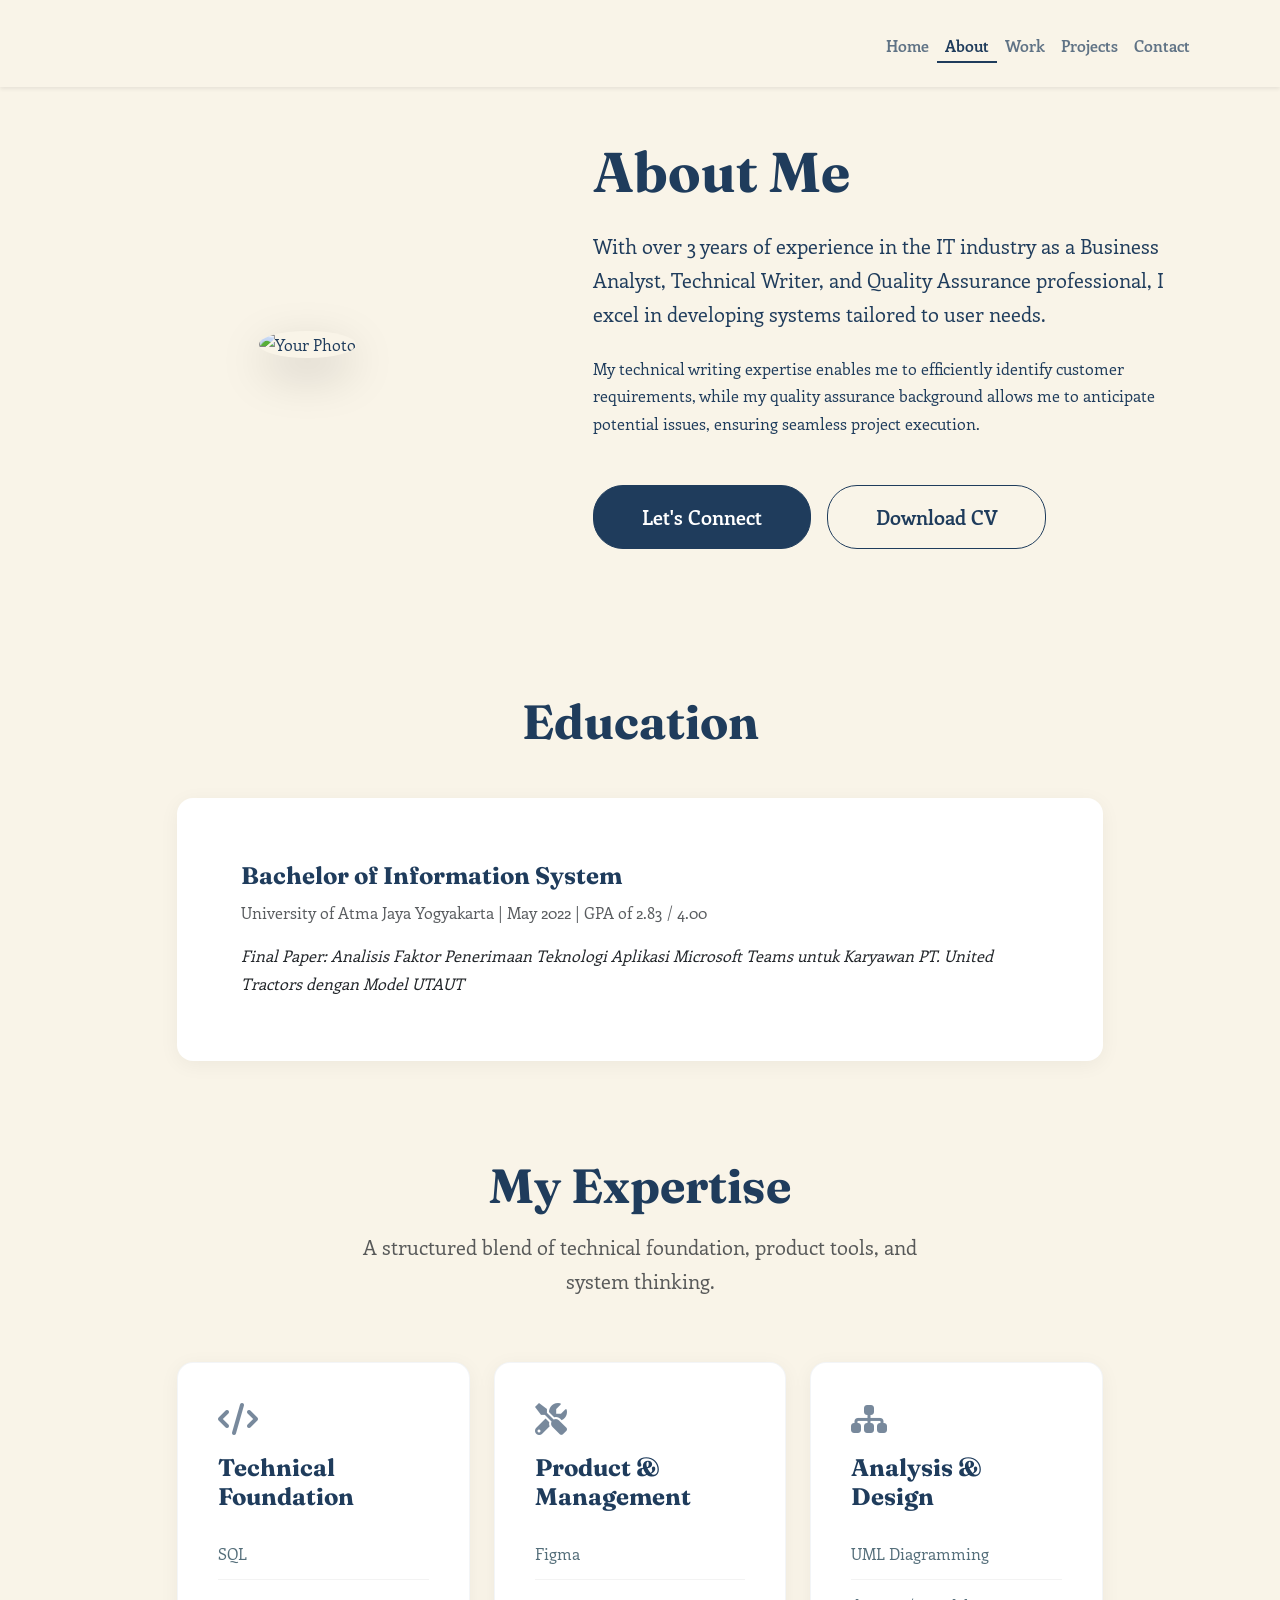
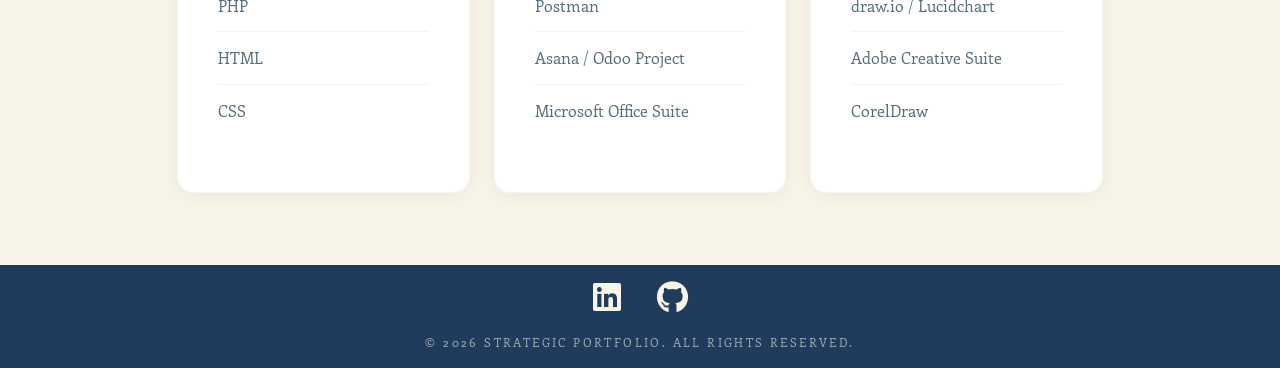
==== about.html @ 42a2ca0a "first commit" ====
<!DOCTYPE html>
<html lang="en">
<head>
    <title>About - My Portfolio</title>
    <div id="head-placeholder"></div>
</head>
<body class="d-flex flex-column h-100">
    <div class="wrapper">
        <!-- Placeholder Bilah Navigasi: Div ini memuat bilah navigasi secara dinamis dari _navbar.html -->
        <div id="navbar-placeholder"></div>

        <!-- Bagian Tentang: Bagian ini memberikan informasi tentang latar belakang profesional dan minat Anda. -->
        <section id="about" class="container py-5">
            <div class="row align-items-center justify-content-center pb-5">
                <div class="col-lg-5 text-center mb-5 mb-lg-0 animate-on-scroll">
                    <img src="https://avatars.githubusercontent.com/u/172613538?v=4" class="img-fluid rounded-circle shadow-lg" alt="Your Photo" style="max-width: 350px;">
                </div>
                <div class="col-lg-7 text-center text-lg-start ps-lg-5 stagger-children">
                    <h1 class="display-4 fw-bold mb-4">About Me</h1>
                    <p class="lead mb-4">
                        With over 3 years of experience in the IT industry as a Business Analyst, Technical Writer, and Quality Assurance professional, I excel in developing systems tailored to user needs.
                    </p>
                    <p class="mb-5">My technical writing expertise enables me to efficiently identify customer requirements, while my quality assurance background allows me to anticipate potential issues, ensuring seamless project execution.</p>
                    <div class="d-flex flex-column flex-sm-row justify-content-center justify-content-lg-start gap-3">
                        <a href="contact.html" class="btn btn-primary btn-lg px-5 py-3">Let's Connect</a>
                        <a href="CV_Arkan_Ridho_Pradipta.pdf" class="btn btn-outline-primary btn-lg px-5 py-3" download>Download CV</a>
                    </div>
                </div>
            </div>

            <!-- Education Section -->
            <div class="row mt-5 pt-5 animate-on-scroll">
                <div class="col-lg-12 text-center">
                    <h2 class="display-5 fw-bold mb-5">Education</h2>
                </div>
                <div class="col-lg-10 mx-auto">
                    <div class="card p-5">
                        <div class="card-body">
                            <h4 class="card-title">Bachelor of Information System</h4>
                            <p class="card-text text-muted">University of Atma Jaya Yogyakarta | May 2022 | GPA of 2.83 / 4.00</p>
                            <p class="card-text fst-italic mt-3">Final Paper: Analisis Faktor Penerimaan Teknologi Aplikasi Microsoft Teams untuk Karyawan PT. United Tractors dengan Model UTAUT</p>
                        </div>
                    </div>
                </div>
            </div>

            <!-- My Expertise Section -->
            <div class="row mt-5 pt-5">
                <div class="col-lg-12 text-center animate-on-scroll">
                    <h2 class="display-5 fw-bold mb-3">My Expertise</h2>
                    <p class="lead text-muted mx-auto" style="max-width: 600px;">A structured blend of technical foundation, product tools, and system thinking.</p>
                </div>
                <div class="col-lg-10 mx-auto mt-5">
                    <div class="row text-start stagger-children">
                        <!-- Column 1: Technical Foundation -->
                        <div class="col-md-4 mb-4">
                            <div class="card h-100 p-4 expertise-card">
                                <div class="card-body">
                                    <div class="expertise-icon">
                                        <i class="fas fa-code fa-2x"></i>
                                    </div>
                                    <h4 class="card-title">Technical Foundation</h4>
                                    <ul class="list-unstyled expertise-list mt-3">
                                        <li>SQL</li>
                                        <li>PHP</li>
                                        <li>HTML</li>
                                        <li>CSS</li>
                                    </ul>
                                </div>
                            </div>
                        </div>
                        <!-- Column 2: Product & Management Tools -->
                        <div class="col-md-4 mb-4">
                            <div class="card h-100 p-4 expertise-card">
                                 <div class="card-body">
                                    <div class="expertise-icon">
                                        <i class="fas fa-tools fa-2x"></i>
                                    </div>
                                    <h4 class="card-title">Product & Management</h4>
                                     <ul class="list-unstyled expertise-list mt-3">
                                        <li>Figma</li>
                                        <li>Postman</li>
                                        <li>Asana / Odoo Project</li>
                                        <li>Microsoft Office Suite</li>
                                    </ul>
                                </div>
                            </div>
                        </div>
                        <!-- Column 3: Analysis & Design -->
                        <div class="col-md-4 mb-4">
                            <div class="card h-100 p-4 expertise-card">
                                 <div class="card-body">
                                    <div class="expertise-icon">
                                        <i class="fas fa-sitemap fa-2x"></i>
                                    </div>
                                    <h4 class="card-title">Analysis & Design</h4>
                                     <ul class="list-unstyled expertise-list mt-3">
                                        <li>UML Diagramming</li>
                                        <li>draw.io / Lucidchart</li>
                                        <li>Adobe Creative Suite</li>
                                        <li>CorelDraw</li>
                                    </ul>
                                </div>
                            </div>
                        </div>
                    </div>
                </div>
            </div>
        </section>
    </div>

    <!-- Placeholder Footer: Div ini memuat konten footer secara dinamis dari _footer.html -->
    <div id="footer-placeholder"></div>
    <script src="https://cdn.jsdelivr.net/npm/bootstrap@5.3.3/dist/js/bootstrap.bundle.min.js"></script>
    <script src="script.js"></script>
</body>
</html>
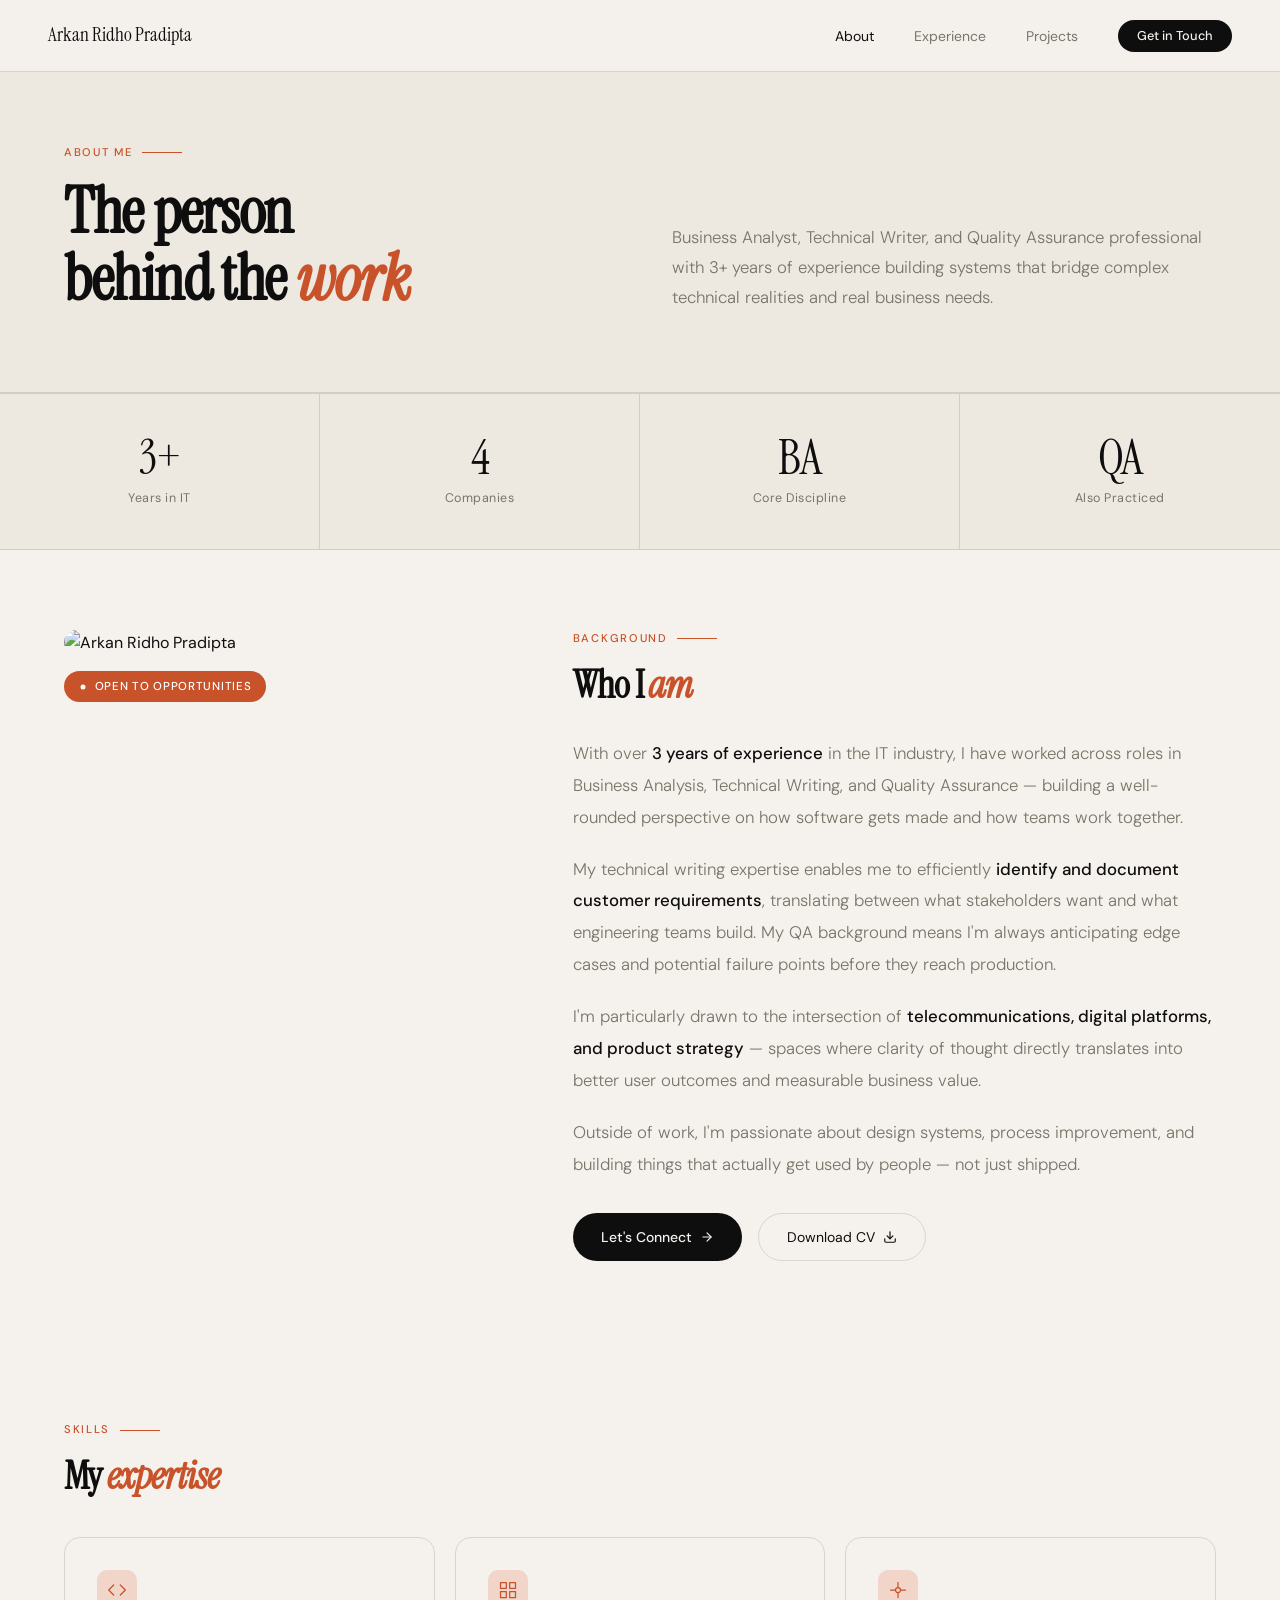
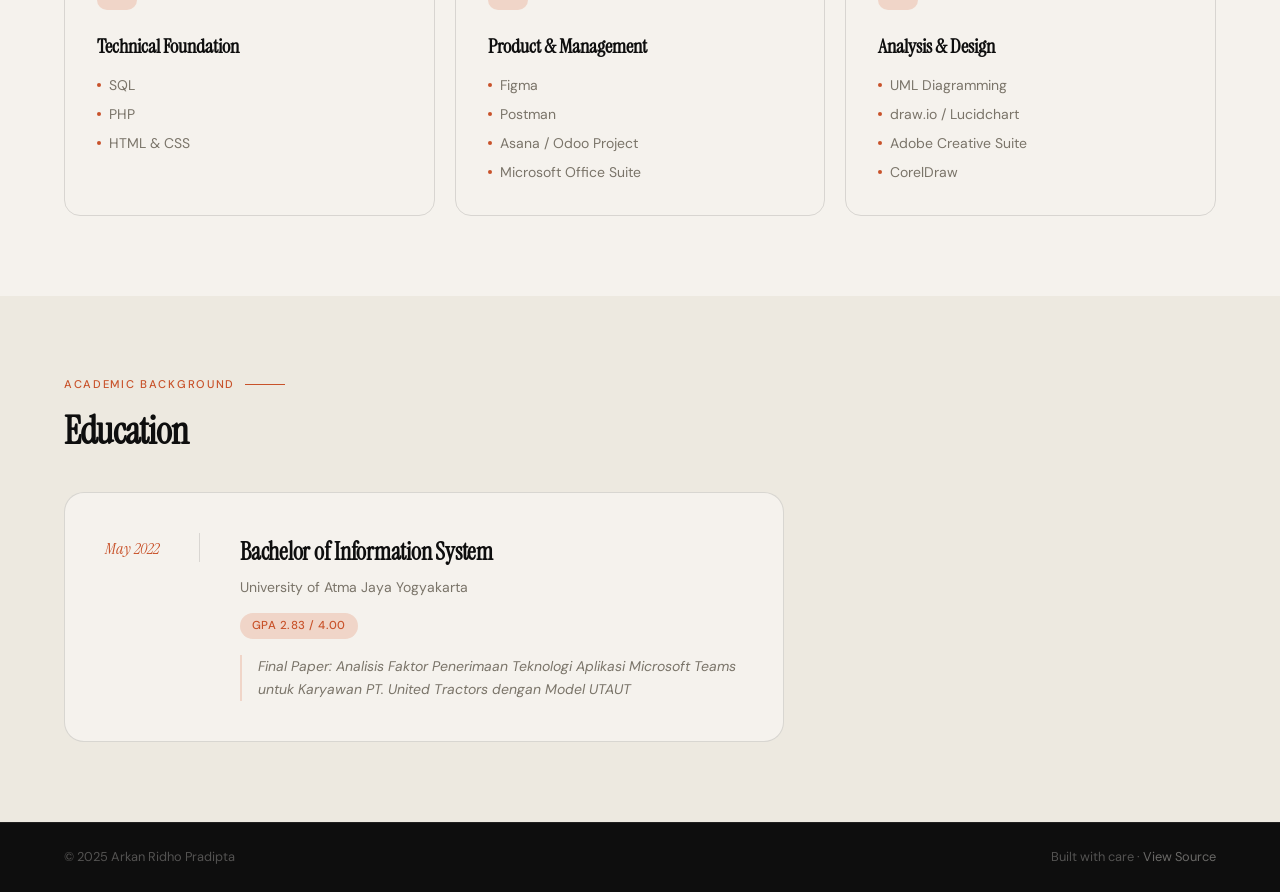
==== commit 58dfba4e: "complete portfolio redesign" ====
--- a/about.html
+++ b/about.html
@@ -1,117 +1,264 @@
 <!DOCTYPE html>
 <html lang="en">
 <head>
-    <title>About - My Portfolio</title>
-    <div id="head-placeholder"></div>
+<meta charset="UTF-8">
+<meta name="viewport" content="width=device-width, initial-scale=1.0">
+<meta name="description" content="About Arkan Ridho Pradipta — Digital Product & Business Analyst with 3+ years in IT, telecommunications, and digital platforms.">
+<title>About — Arkan Ridho Pradipta</title>
+<link rel="preconnect" href="https://fonts.googleapis.com">
+<link rel="preconnect" href="https://fonts.gstatic.com" crossorigin>
+<link href="https://fonts.googleapis.com/css2?family=Instrument+Serif:ital@0;1&family=DM+Sans:ital,opsz,wght@0,9..40,300;0,9..40,400;0,9..40,500;1,9..40,300&display=swap" rel="stylesheet">
+<style>
+  *, *::before, *::after { box-sizing: border-box; margin: 0; padding: 0; }
+  :root {
+    --ink: #0e0e0e;
+    --paper: #f5f2ed;
+    --paper-warm: #ede9e0;
+    --accent: #c8522a;
+    --accent-light: #f0d5c8;
+    --muted: #7a7469;
+    --border: rgba(14,14,14,0.12);
+    --serif: 'Instrument Serif', Georgia, serif;
+    --sans: 'DM Sans', system-ui, sans-serif;
+  }
+  html { scroll-behavior: smooth; }
+  body { background: var(--paper); color: var(--ink); font-family: var(--sans); font-size: 16px; line-height: 1.6; overflow-x: hidden; }
+
+  /* NAV */
+  nav { position: fixed; top: 0; left: 0; right: 0; z-index: 100; display: flex; justify-content: space-between; align-items: center; padding: 1.25rem 3rem; background: rgba(245,242,237,0.88); backdrop-filter: blur(12px); border-bottom: 1px solid var(--border); }
+  .nav-logo { font-family: var(--serif); font-size: 1.2rem; color: var(--ink); text-decoration: none; }
+  .nav-links { display: flex; gap: 2.5rem; list-style: none; }
+  .nav-links a { color: var(--muted); text-decoration: none; font-size: 0.875rem; transition: color 0.2s; }
+  .nav-links a:hover, .nav-links a.active { color: var(--ink); }
+  .nav-cta { background: var(--ink) !important; color: var(--paper) !important; padding: 0.45rem 1.2rem; border-radius: 100px; font-size: 0.8rem !important; font-weight: 500 !important; transition: background 0.2s !important; }
+  .nav-cta:hover { background: var(--accent) !important; }
+
+  /* PAGE HEADER */
+  .page-header { padding: 9rem 4rem 5rem; background: var(--paper-warm); border-bottom: 1px solid var(--border); display: grid; grid-template-columns: 1fr 1fr; gap: 4rem; align-items: end; }
+  .page-header-left .eyebrow { font-size: 0.7rem; font-weight: 500; letter-spacing: 0.15em; text-transform: uppercase; color: var(--accent); margin-bottom: 1rem; display: flex; align-items: center; gap: 0.6rem; }
+  .page-header-left .eyebrow::after { content: ''; flex: 1; max-width: 40px; height: 1px; background: var(--accent); }
+  .page-title { font-family: var(--serif); font-size: clamp(3rem, 5vw, 5rem); line-height: 1.05; letter-spacing: -0.02em; }
+  .page-title em { font-style: italic; color: var(--accent); }
+  .page-header-right p { font-size: 1.05rem; color: var(--muted); font-weight: 300; line-height: 1.8; }
+
+  /* SECTION SHARED */
+  section { padding: 5rem 4rem; }
+  .section-label { font-size: 0.7rem; font-weight: 500; letter-spacing: 0.15em; text-transform: uppercase; color: var(--accent); margin-bottom: 1rem; display: flex; align-items: center; gap: 0.6rem; }
+  .section-label::after { content: ''; flex: 1; max-width: 40px; height: 1px; background: var(--accent); }
+  .section-title { font-family: var(--serif); font-size: clamp(2rem, 3vw, 2.8rem); line-height: 1.1; letter-spacing: -0.02em; margin-bottom: 2rem; }
+  .section-title em { font-style: italic; color: var(--accent); }
+
+  /* PROFILE SPLIT */
+  .profile-section { background: var(--paper); display: grid; grid-template-columns: 1fr 1.5fr; gap: 5rem; align-items: start; }
+  .profile-photo-wrap { position: sticky; top: 6rem; }
+  .profile-photo { width: 100%; border-radius: 1.25rem; display: block; filter: grayscale(10%); }
+  .profile-badge { display: inline-flex; align-items: center; gap: 0.4rem; background: var(--accent); color: #fff; font-size: 0.72rem; font-weight: 500; letter-spacing: 0.06em; text-transform: uppercase; padding: 0.4rem 0.9rem; border-radius: 100px; margin-top: 1rem; }
+  .profile-body p { color: var(--muted); font-weight: 300; line-height: 1.9; margin-bottom: 1.25rem; font-size: 1.05rem; }
+  .profile-body p strong { color: var(--ink); font-weight: 500; }
+  .profile-actions { display: flex; gap: 1rem; flex-wrap: wrap; margin-top: 2rem; }
+  .btn-solid { background: var(--ink); color: var(--paper); text-decoration: none; padding: 0.75rem 1.75rem; border-radius: 100px; font-size: 0.875rem; font-weight: 500; transition: background 0.2s, transform 0.15s; display: inline-flex; align-items: center; gap: 0.5rem; }
+  .btn-solid:hover { background: var(--accent); transform: translateY(-1px); }
+  .btn-outline { border: 1px solid var(--border); color: var(--ink); text-decoration: none; padding: 0.75rem 1.75rem; border-radius: 100px; font-size: 0.875rem; display: inline-flex; align-items: center; gap: 0.5rem; transition: border-color 0.2s; }
+  .btn-outline:hover { border-color: var(--accent); color: var(--accent); }
+
+  /* STATS ROW */
+  .stats-row { background: var(--paper-warm); border-top: 1px solid var(--border); border-bottom: 1px solid var(--border); display: grid; grid-template-columns: repeat(4, 1fr); }
+  .stat-cell { padding: 2.5rem 2rem; text-align: center; border-right: 1px solid var(--border); }
+  .stat-cell:last-child { border-right: none; }
+  .stat-num { font-family: var(--serif); font-size: 3rem; line-height: 1; letter-spacing: -0.03em; display: block; }
+  .stat-label { font-size: 0.78rem; color: var(--muted); margin-top: 0.4rem; letter-spacing: 0.04em; }
+
+  /* EXPERTISE */
+  #expertise { background: var(--paper); }
+  .expertise-grid { display: grid; grid-template-columns: repeat(3, 1fr); gap: 1.25rem; margin-top: 2.5rem; }
+  .expertise-card { border: 1px solid var(--border); border-radius: 1rem; padding: 2rem; position: relative; overflow: hidden; transition: border-color 0.2s, transform 0.2s, box-shadow 0.2s; }
+  .expertise-card::before { content: ''; position: absolute; top: 0; left: 0; right: 0; height: 3px; background: var(--accent); transform: scaleX(0); transform-origin: left; transition: transform 0.3s ease; }
+  .expertise-card:hover::before { transform: scaleX(1); }
+  .expertise-card:hover { border-color: rgba(200,82,42,0.25); transform: translateY(-3px); box-shadow: 0 16px 40px rgba(14,14,14,0.07); }
+  .expertise-icon { width: 40px; height: 40px; background: var(--accent-light); border-radius: 10px; display: flex; align-items: center; justify-content: center; margin-bottom: 1.25rem; }
+  .expertise-icon svg { width: 20px; height: 20px; stroke: var(--accent); fill: none; stroke-width: 1.5; stroke-linecap: round; stroke-linejoin: round; }
+  .expertise-card h3 { font-family: var(--serif); font-size: 1.25rem; margin-bottom: 0.75rem; }
+  .expertise-list { list-style: none; display: flex; flex-direction: column; gap: 0.4rem; }
+  .expertise-list li { font-size: 0.875rem; color: var(--muted); display: flex; align-items: center; gap: 0.5rem; }
+  .expertise-list li::before { content: ''; width: 4px; height: 4px; border-radius: 50%; background: var(--accent); flex-shrink: 0; }
+
+  /* EDUCATION */
+  #education { background: var(--paper-warm); }
+  .edu-card { background: var(--paper); border: 1px solid var(--border); border-radius: 1.25rem; padding: 2.5rem; max-width: 720px; display: grid; grid-template-columns: auto 1fr; gap: 2.5rem; align-items: start; margin-top: 2.5rem; }
+  .edu-year { font-family: var(--serif); font-size: 1rem; color: var(--accent); font-style: italic; white-space: nowrap; border-right: 1px solid var(--border); padding-right: 2.5rem; padding-top: 0.2rem; }
+  .edu-body h3 { font-family: var(--serif); font-size: 1.5rem; margin-bottom: 0.3rem; letter-spacing: -0.01em; }
+  .edu-school { font-size: 0.875rem; color: var(--muted); margin-bottom: 0.75rem; }
+  .edu-gpa { display: inline-block; background: var(--accent-light); color: var(--accent); font-size: 0.72rem; font-weight: 500; padding: 0.25rem 0.75rem; border-radius: 100px; letter-spacing: 0.04em; margin-bottom: 1rem; }
+  .edu-thesis { font-size: 0.875rem; color: var(--muted); font-style: italic; line-height: 1.65; border-left: 2px solid var(--accent-light); padding-left: 1rem; }
+
+  /* FOOTER */
+  footer { background: var(--ink); border-top: 1px solid rgba(245,242,237,0.08); padding: 1.5rem 4rem; display: flex; justify-content: space-between; align-items: center; font-size: 0.8rem; color: rgba(245,242,237,0.3); }
+  footer a { color: rgba(245,242,237,0.4); text-decoration: none; }
+  footer a:hover { color: var(--accent); }
+
+  /* ANIMATIONS */
+  .fade-up { opacity: 0; transform: translateY(24px); transition: opacity 0.6s ease, transform 0.6s ease; }
+  .fade-up.visible { opacity: 1; transform: none; }
+
+  @media (max-width: 900px) {
+    nav { padding: 1rem 1.5rem; }
+    .nav-links { display: none; }
+    .page-header { grid-template-columns: 1fr; padding: 7rem 1.5rem 3rem; gap: 1.5rem; }
+    .profile-section { grid-template-columns: 1fr; padding: 3rem 1.5rem; gap: 2rem; }
+    .profile-photo-wrap { position: static; }
+    section { padding: 3rem 1.5rem; }
+    .stats-row { grid-template-columns: 1fr 1fr; }
+    .stat-cell:nth-child(2) { border-right: none; }
+    .expertise-grid { grid-template-columns: 1fr; }
+    .edu-card { grid-template-columns: 1fr; gap: 1rem; }
+    .edu-year { border-right: none; border-bottom: 1px solid var(--border); padding-right: 0; padding-bottom: 1rem; }
+    footer { flex-direction: column; gap: 0.5rem; text-align: center; padding: 1.5rem; }
+  }
+</style>
 </head>
-<body class="d-flex flex-column h-100">
-    <div class="wrapper">
-        <!-- Placeholder Bilah Navigasi: Div ini memuat bilah navigasi secara dinamis dari _navbar.html -->
-        <div id="navbar-placeholder"></div>
-
-        <!-- Bagian Tentang: Bagian ini memberikan informasi tentang latar belakang profesional dan minat Anda. -->
-        <section id="about" class="container py-5">
-            <div class="row align-items-center justify-content-center pb-5">
-                <div class="col-lg-5 text-center mb-5 mb-lg-0 animate-on-scroll">
-                    <img src="https://avatars.githubusercontent.com/u/172613538?v=4" class="img-fluid rounded-circle shadow-lg" alt="Your Photo" style="max-width: 350px;">
-                </div>
-                <div class="col-lg-7 text-center text-lg-start ps-lg-5 stagger-children">
-                    <h1 class="display-4 fw-bold mb-4">About Me</h1>
-                    <p class="lead mb-4">
-                        With over 3 years of experience in the IT industry as a Business Analyst, Technical Writer, and Quality Assurance professional, I excel in developing systems tailored to user needs.
-                    </p>
-                    <p class="mb-5">My technical writing expertise enables me to efficiently identify customer requirements, while my quality assurance background allows me to anticipate potential issues, ensuring seamless project execution.</p>
-                    <div class="d-flex flex-column flex-sm-row justify-content-center justify-content-lg-start gap-3">
-                        <a href="contact.html" class="btn btn-primary btn-lg px-5 py-3">Let's Connect</a>
-                        <a href="CV_Arkan_Ridho_Pradipta.pdf" class="btn btn-outline-primary btn-lg px-5 py-3" download>Download CV</a>
-                    </div>
-                </div>
-            </div>
-
-            <!-- Education Section -->
-            <div class="row mt-5 pt-5 animate-on-scroll">
-                <div class="col-lg-12 text-center">
-                    <h2 class="display-5 fw-bold mb-5">Education</h2>
-                </div>
-                <div class="col-lg-10 mx-auto">
-                    <div class="card p-5">
-                        <div class="card-body">
-                            <h4 class="card-title">Bachelor of Information System</h4>
-                            <p class="card-text text-muted">University of Atma Jaya Yogyakarta | May 2022 | GPA of 2.83 / 4.00</p>
-                            <p class="card-text fst-italic mt-3">Final Paper: Analisis Faktor Penerimaan Teknologi Aplikasi Microsoft Teams untuk Karyawan PT. United Tractors dengan Model UTAUT</p>
-                        </div>
-                    </div>
-                </div>
-            </div>
-
-            <!-- My Expertise Section -->
-            <div class="row mt-5 pt-5">
-                <div class="col-lg-12 text-center animate-on-scroll">
-                    <h2 class="display-5 fw-bold mb-3">My Expertise</h2>
-                    <p class="lead text-muted mx-auto" style="max-width: 600px;">A structured blend of technical foundation, product tools, and system thinking.</p>
-                </div>
-                <div class="col-lg-10 mx-auto mt-5">
-                    <div class="row text-start stagger-children">
-                        <!-- Column 1: Technical Foundation -->
-                        <div class="col-md-4 mb-4">
-                            <div class="card h-100 p-4 expertise-card">
-                                <div class="card-body">
-                                    <div class="expertise-icon">
-                                        <i class="fas fa-code fa-2x"></i>
-                                    </div>
-                                    <h4 class="card-title">Technical Foundation</h4>
-                                    <ul class="list-unstyled expertise-list mt-3">
-                                        <li>SQL</li>
-                                        <li>PHP</li>
-                                        <li>HTML</li>
-                                        <li>CSS</li>
-                                    </ul>
-                                </div>
-                            </div>
-                        </div>
-                        <!-- Column 2: Product & Management Tools -->
-                        <div class="col-md-4 mb-4">
-                            <div class="card h-100 p-4 expertise-card">
-                                 <div class="card-body">
-                                    <div class="expertise-icon">
-                                        <i class="fas fa-tools fa-2x"></i>
-                                    </div>
-                                    <h4 class="card-title">Product & Management</h4>
-                                     <ul class="list-unstyled expertise-list mt-3">
-                                        <li>Figma</li>
-                                        <li>Postman</li>
-                                        <li>Asana / Odoo Project</li>
-                                        <li>Microsoft Office Suite</li>
-                                    </ul>
-                                </div>
-                            </div>
-                        </div>
-                        <!-- Column 3: Analysis & Design -->
-                        <div class="col-md-4 mb-4">
-                            <div class="card h-100 p-4 expertise-card">
-                                 <div class="card-body">
-                                    <div class="expertise-icon">
-                                        <i class="fas fa-sitemap fa-2x"></i>
-                                    </div>
-                                    <h4 class="card-title">Analysis & Design</h4>
-                                     <ul class="list-unstyled expertise-list mt-3">
-                                        <li>UML Diagramming</li>
-                                        <li>draw.io / Lucidchart</li>
-                                        <li>Adobe Creative Suite</li>
-                                        <li>CorelDraw</li>
-                                    </ul>
-                                </div>
-                            </div>
-                        </div>
-                    </div>
-                </div>
-            </div>
-        </section>
-    </div>
-
-    <!-- Placeholder Footer: Div ini memuat konten footer secara dinamis dari _footer.html -->
-    <div id="footer-placeholder"></div>
-    <script src="https://cdn.jsdelivr.net/npm/bootstrap@5.3.3/dist/js/bootstrap.bundle.min.js"></script>
-    <script src="script.js"></script>
+<body>
+
+<nav>
+  <a href="index.html" class="nav-logo">Arkan Ridho Pradipta</a>
+  <ul class="nav-links">
+    <li><a href="about.html" class="active">About</a></li>
+    <li><a href="work.html">Experience</a></li>
+    <li><a href="projects.html">Projects</a></li>
+    <li><a href="contact.html" class="nav-cta">Get in Touch</a></li>
+  </ul>
+</nav>
+
+<header class="page-header">
+  <div class="page-header-left fade-up">
+    <div class="eyebrow">About me</div>
+    <h1 class="page-title">The person<br>behind the <em>work</em></h1>
+  </div>
+  <div class="page-header-right fade-up">
+    <p>Business Analyst, Technical Writer, and Quality Assurance professional with 3+ years of experience building systems that bridge complex technical realities and real business needs.</p>
+  </div>
+</header>
+
+<!-- STATS -->
+<div class="stats-row">
+  <div class="stat-cell fade-up">
+    <span class="stat-num">3+</span>
+    <div class="stat-label">Years in IT</div>
+  </div>
+  <div class="stat-cell fade-up">
+    <span class="stat-num">4</span>
+    <div class="stat-label">Companies</div>
+  </div>
+  <div class="stat-cell fade-up">
+    <span class="stat-num">BA</span>
+    <div class="stat-label">Core Discipline</div>
+  </div>
+  <div class="stat-cell fade-up">
+    <span class="stat-num">QA</span>
+    <div class="stat-label">Also Practiced</div>
+  </div>
+</div>
+
+<!-- PROFILE -->
+<section class="profile-section">
+  <div class="profile-photo-wrap fade-up">
+    <img src="https://avatars.githubusercontent.com/u/172613538?v=4" alt="Arkan Ridho Pradipta" class="profile-photo">
+    <span class="profile-badge">
+      <svg width="10" height="10" viewBox="0 0 24 24" fill="currentColor"><circle cx="12" cy="12" r="6"/></svg>
+      Open to Opportunities
+    </span>
+  </div>
+  <div class="profile-body fade-up">
+    <div class="section-label">Background</div>
+    <h2 class="section-title">Who I <em>am</em></h2>
+    <p>With over <strong>3 years of experience</strong> in the IT industry, I have worked across roles in Business Analysis, Technical Writing, and Quality Assurance — building a well-rounded perspective on how software gets made and how teams work together.</p>
+    <p>My technical writing expertise enables me to efficiently <strong>identify and document customer requirements</strong>, translating between what stakeholders want and what engineering teams build. My QA background means I'm always anticipating edge cases and potential failure points before they reach production.</p>
+    <p>I'm particularly drawn to the intersection of <strong>telecommunications, digital platforms, and product strategy</strong> — spaces where clarity of thought directly translates into better user outcomes and measurable business value.</p>
+    <p>Outside of work, I'm passionate about design systems, process improvement, and building things that actually get used by people — not just shipped.</p>
+    <div class="profile-actions">
+      <a href="contact.html" class="btn-solid">
+        Let's Connect
+        <svg width="14" height="14" viewBox="0 0 24 24" fill="none" stroke="currentColor" stroke-width="2" stroke-linecap="round" stroke-linejoin="round"><line x1="5" y1="12" x2="19" y2="12"/><polyline points="12 5 19 12 12 19"/></svg>
+      </a>
+      <a href="CV_Arkan_Ridho_Pradipta.pdf" class="btn-outline" download>
+        Download CV
+        <svg width="14" height="14" viewBox="0 0 24 24" fill="none" stroke="currentColor" stroke-width="2" stroke-linecap="round" stroke-linejoin="round"><path d="M21 15v4a2 2 0 0 1-2 2H5a2 2 0 0 1-2-2v-4"/><polyline points="7 10 12 15 17 10"/><line x1="12" y1="15" x2="12" y2="3"/></svg>
+      </a>
+    </div>
+  </div>
+</section>
+
+<!-- EXPERTISE -->
+<section id="expertise">
+  <div class="fade-up">
+    <div class="section-label">Skills</div>
+    <h2 class="section-title">My <em>expertise</em></h2>
+  </div>
+  <div class="expertise-grid">
+    <div class="expertise-card fade-up">
+      <div class="expertise-icon">
+        <svg viewBox="0 0 24 24"><polyline points="16 18 22 12 16 6"/><polyline points="8 6 2 12 8 18"/></svg>
+      </div>
+      <h3>Technical Foundation</h3>
+      <ul class="expertise-list">
+        <li>SQL</li>
+        <li>PHP</li>
+        <li>HTML & CSS</li>
+      </ul>
+    </div>
+    <div class="expertise-card fade-up">
+      <div class="expertise-icon">
+        <svg viewBox="0 0 24 24"><rect x="3" y="3" width="7" height="7"/><rect x="14" y="3" width="7" height="7"/><rect x="14" y="14" width="7" height="7"/><rect x="3" y="14" width="7" height="7"/></svg>
+      </div>
+      <h3>Product & Management</h3>
+      <ul class="expertise-list">
+        <li>Figma</li>
+        <li>Postman</li>
+        <li>Asana / Odoo Project</li>
+        <li>Microsoft Office Suite</li>
+      </ul>
+    </div>
+    <div class="expertise-card fade-up">
+      <div class="expertise-icon">
+        <svg viewBox="0 0 24 24"><circle cx="12" cy="12" r="3"/><line x1="12" y1="3" x2="12" y2="9"/><line x1="12" y1="15" x2="12" y2="21"/><line x1="3" y1="12" x2="9" y2="12"/><line x1="15" y1="12" x2="21" y2="12"/></svg>
+      </div>
+      <h3>Analysis & Design</h3>
+      <ul class="expertise-list">
+        <li>UML Diagramming</li>
+        <li>draw.io / Lucidchart</li>
+        <li>Adobe Creative Suite</li>
+        <li>CorelDraw</li>
+      </ul>
+    </div>
+  </div>
+</section>
+
+<!-- EDUCATION -->
+<section id="education">
+  <div class="fade-up">
+    <div class="section-label">Academic background</div>
+    <h2 class="section-title">Education</h2>
+  </div>
+  <div class="edu-card fade-up">
+    <div class="edu-year">May 2022</div>
+    <div class="edu-body">
+      <h3>Bachelor of Information System</h3>
+      <p class="edu-school">University of Atma Jaya Yogyakarta</p>
+      <span class="edu-gpa">GPA 2.83 / 4.00</span>
+      <p class="edu-thesis">Final Paper: Analisis Faktor Penerimaan Teknologi Aplikasi Microsoft Teams untuk Karyawan PT. United Tractors dengan Model UTAUT</p>
+    </div>
+  </div>
+</section>
+
+<footer>
+  <span>© 2025 Arkan Ridho Pradipta</span>
+  <span>Built with care · <a href="https://github.com/pradiptarkan/portofolio">View Source</a></span>
+</footer>
+
+<script>
+  const observer = new IntersectionObserver(entries => {
+    entries.forEach(el => { if (el.isIntersecting) el.target.classList.add('visible'); });
+  }, { threshold: 0.1 });
+  document.querySelectorAll('.fade-up').forEach(el => observer.observe(el));
+</script>
 </body>
-</html>+</html>
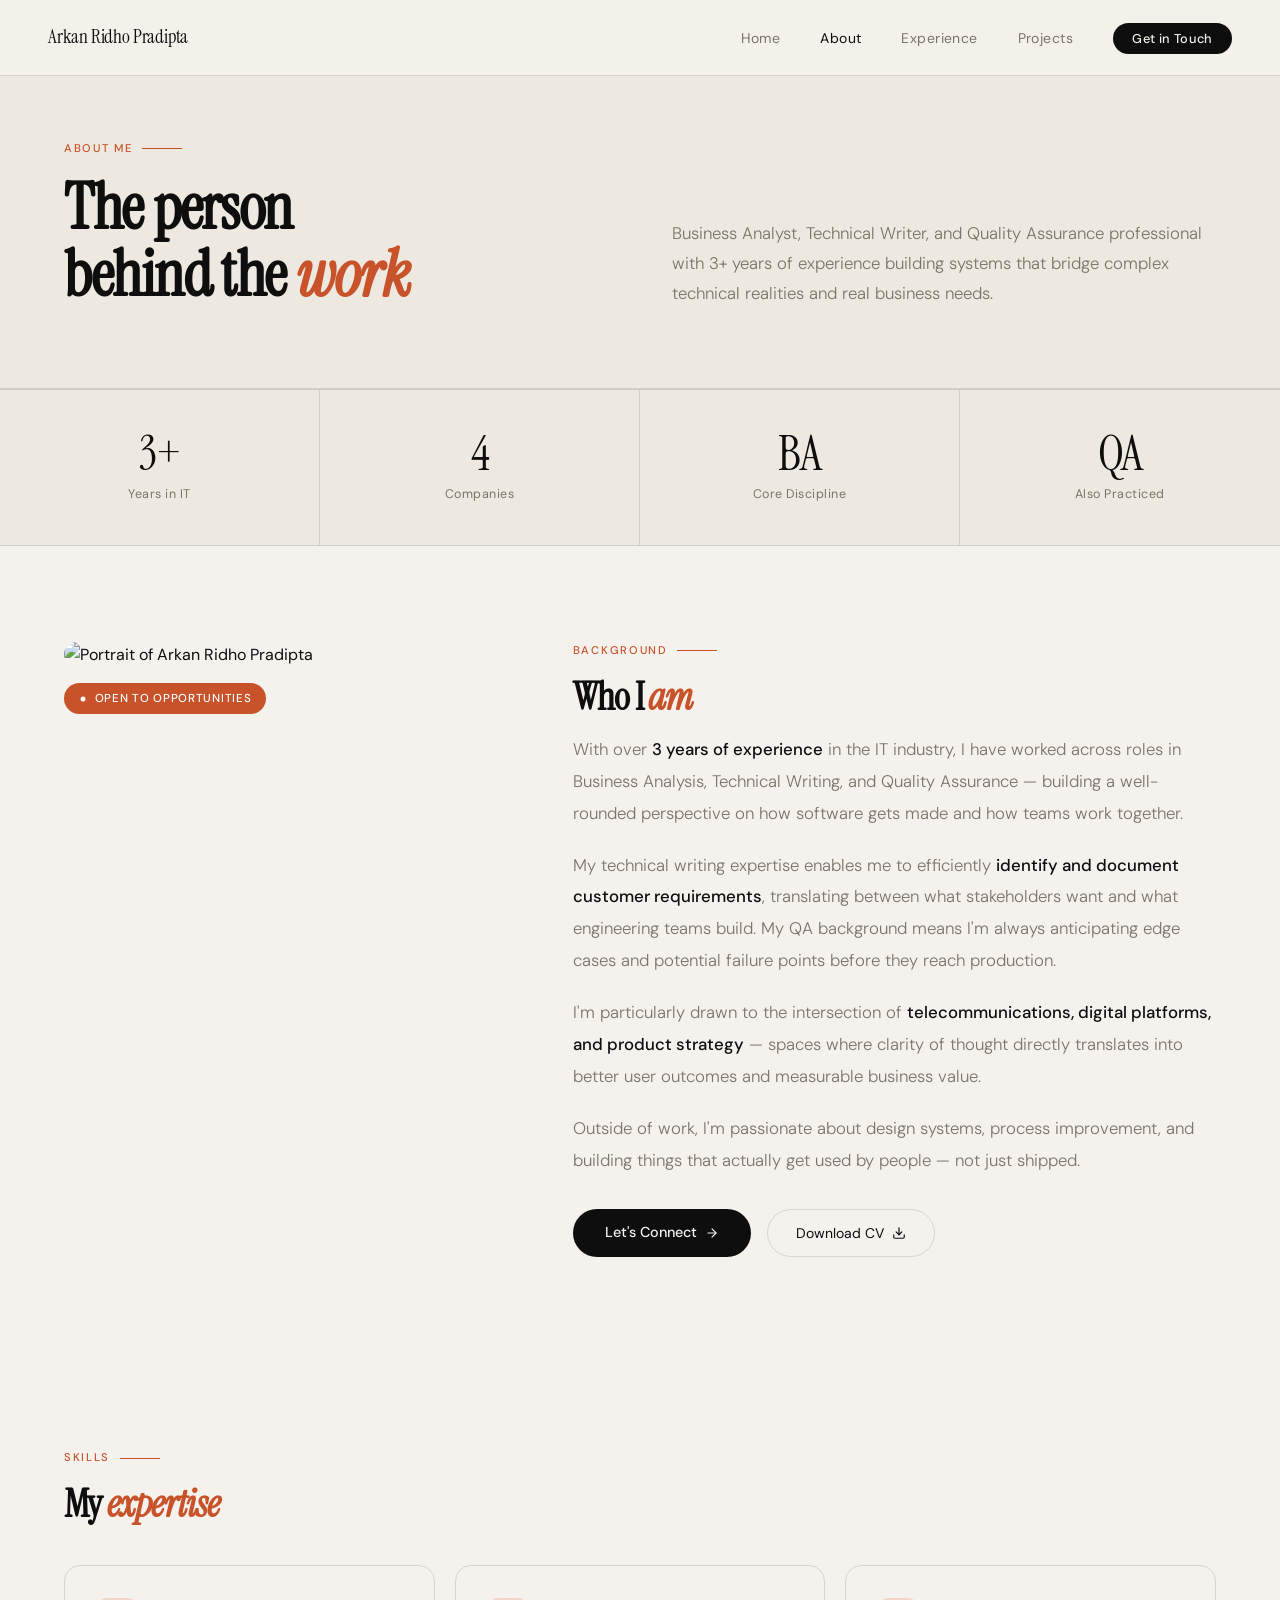
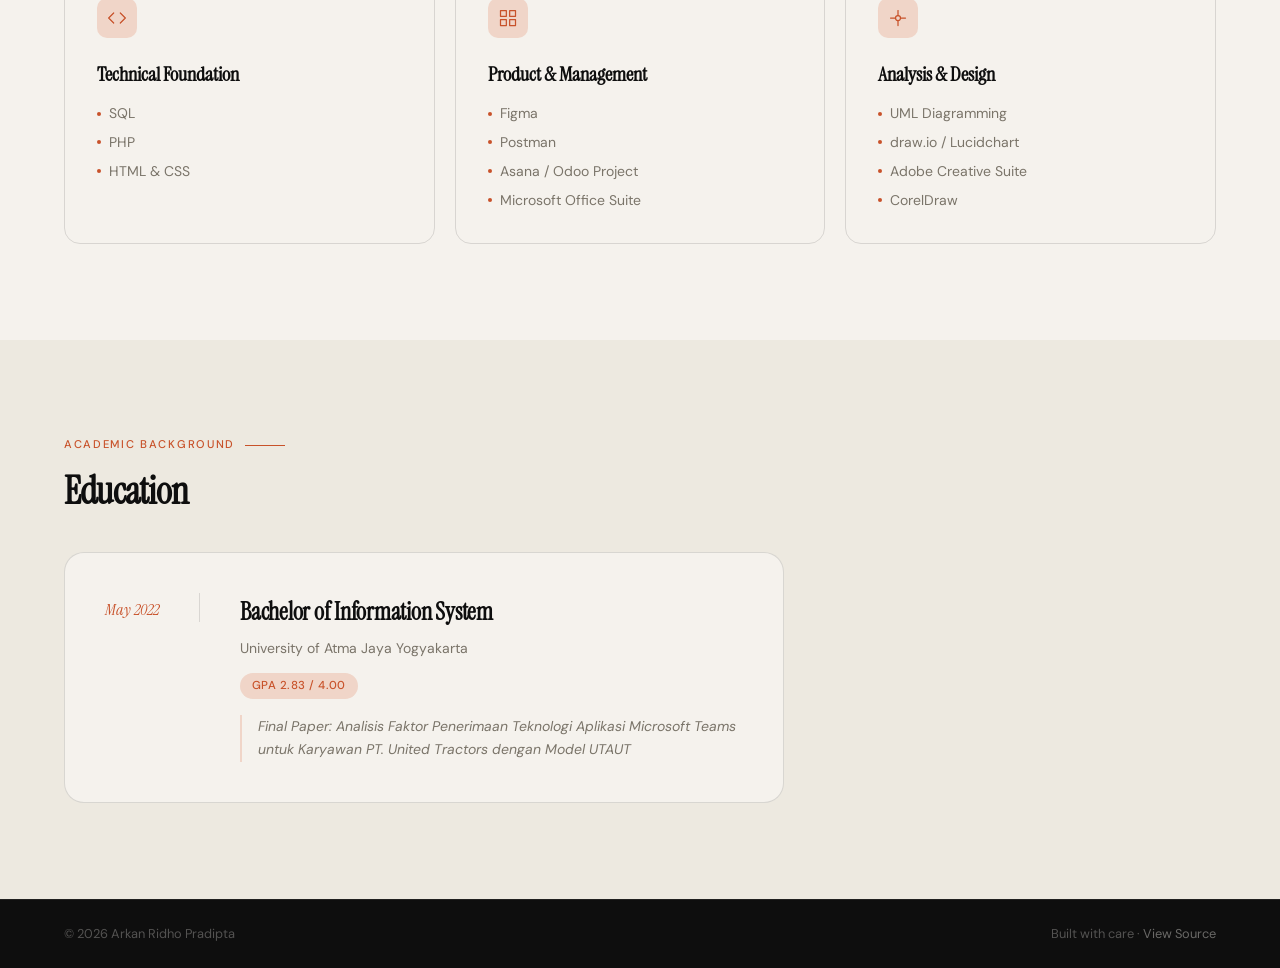
==== commit 25a7a0a9: "refactor: shared design system, mobile nav, Web3Forms, case studies, SEO" ====
--- a/about.html
+++ b/about.html
@@ -4,78 +4,107 @@
 <meta charset="UTF-8">
 <meta name="viewport" content="width=device-width, initial-scale=1.0">
 <meta name="description" content="About Arkan Ridho Pradipta — Digital Product & Business Analyst with 3+ years in IT, telecommunications, and digital platforms.">
+<meta property="og:type" content="website">
+<meta property="og:title" content="About — Arkan Ridho Pradipta">
+<meta property="og:description" content="Business Analyst, Technical Writer, and QA professional with 3+ years bridging technical realities and business needs.">
+<link rel="canonical" href="https://pradiptarkan.github.io/portofolio/about.html">
 <title>About — Arkan Ridho Pradipta</title>
 <link rel="preconnect" href="https://fonts.googleapis.com">
 <link rel="preconnect" href="https://fonts.gstatic.com" crossorigin>
 <link href="https://fonts.googleapis.com/css2?family=Instrument+Serif:ital@0;1&family=DM+Sans:ital,opsz,wght@0,9..40,300;0,9..40,400;0,9..40,500;1,9..40,300&display=swap" rel="stylesheet">
+<link rel="stylesheet" href="styles.css">
 <style>
-  *, *::before, *::after { box-sizing: border-box; margin: 0; padding: 0; }
-  :root {
-    --ink: #0e0e0e;
-    --paper: #f5f2ed;
-    --paper-warm: #ede9e0;
-    --accent: #c8522a;
-    --accent-light: #f0d5c8;
-    --muted: #7a7469;
-    --border: rgba(14,14,14,0.12);
-    --serif: 'Instrument Serif', Georgia, serif;
-    --sans: 'DM Sans', system-ui, sans-serif;
-  }
-  html { scroll-behavior: smooth; }
-  body { background: var(--paper); color: var(--ink); font-family: var(--sans); font-size: 16px; line-height: 1.6; overflow-x: hidden; }
-
-  /* NAV */
-  nav { position: fixed; top: 0; left: 0; right: 0; z-index: 100; display: flex; justify-content: space-between; align-items: center; padding: 1.25rem 3rem; background: rgba(245,242,237,0.88); backdrop-filter: blur(12px); border-bottom: 1px solid var(--border); }
-  .nav-logo { font-family: var(--serif); font-size: 1.2rem; color: var(--ink); text-decoration: none; }
-  .nav-links { display: flex; gap: 2.5rem; list-style: none; }
-  .nav-links a { color: var(--muted); text-decoration: none; font-size: 0.875rem; transition: color 0.2s; }
-  .nav-links a:hover, .nav-links a.active { color: var(--ink); }
-  .nav-cta { background: var(--ink) !important; color: var(--paper) !important; padding: 0.45rem 1.2rem; border-radius: 100px; font-size: 0.8rem !important; font-weight: 500 !important; transition: background 0.2s !important; }
-  .nav-cta:hover { background: var(--accent) !important; }
-
-  /* PAGE HEADER */
-  .page-header { padding: 9rem 4rem 5rem; background: var(--paper-warm); border-bottom: 1px solid var(--border); display: grid; grid-template-columns: 1fr 1fr; gap: 4rem; align-items: end; }
-  .page-header-left .eyebrow { font-size: 0.7rem; font-weight: 500; letter-spacing: 0.15em; text-transform: uppercase; color: var(--accent); margin-bottom: 1rem; display: flex; align-items: center; gap: 0.6rem; }
-  .page-header-left .eyebrow::after { content: ''; flex: 1; max-width: 40px; height: 1px; background: var(--accent); }
-  .page-title { font-family: var(--serif); font-size: clamp(3rem, 5vw, 5rem); line-height: 1.05; letter-spacing: -0.02em; }
-  .page-title em { font-style: italic; color: var(--accent); }
-  .page-header-right p { font-size: 1.05rem; color: var(--muted); font-weight: 300; line-height: 1.8; }
-
-  /* SECTION SHARED */
-  section { padding: 5rem 4rem; }
-  .section-label { font-size: 0.7rem; font-weight: 500; letter-spacing: 0.15em; text-transform: uppercase; color: var(--accent); margin-bottom: 1rem; display: flex; align-items: center; gap: 0.6rem; }
-  .section-label::after { content: ''; flex: 1; max-width: 40px; height: 1px; background: var(--accent); }
-  .section-title { font-family: var(--serif); font-size: clamp(2rem, 3vw, 2.8rem); line-height: 1.1; letter-spacing: -0.02em; margin-bottom: 2rem; }
-  .section-title em { font-style: italic; color: var(--accent); }
-
   /* PROFILE SPLIT */
-  .profile-section { background: var(--paper); display: grid; grid-template-columns: 1fr 1.5fr; gap: 5rem; align-items: start; }
+  .profile-section {
+    background: var(--paper);
+    display: grid;
+    grid-template-columns: 1fr 1.5fr;
+    gap: 5rem;
+    align-items: start;
+  }
   .profile-photo-wrap { position: sticky; top: 6rem; }
   .profile-photo { width: 100%; border-radius: 1.25rem; display: block; filter: grayscale(10%); }
-  .profile-badge { display: inline-flex; align-items: center; gap: 0.4rem; background: var(--accent); color: #fff; font-size: 0.72rem; font-weight: 500; letter-spacing: 0.06em; text-transform: uppercase; padding: 0.4rem 0.9rem; border-radius: 100px; margin-top: 1rem; }
-  .profile-body p { color: var(--muted); font-weight: 300; line-height: 1.9; margin-bottom: 1.25rem; font-size: 1.05rem; }
+  .profile-badge {
+    display: inline-flex;
+    align-items: center;
+    gap: 0.4rem;
+    background: var(--accent);
+    color: #fff;
+    font-size: 0.72rem;
+    font-weight: 500;
+    letter-spacing: 0.06em;
+    text-transform: uppercase;
+    padding: 0.4rem 0.9rem;
+    border-radius: 100px;
+    margin-top: 1rem;
+  }
+  .profile-body p {
+    color: var(--muted);
+    font-weight: 300;
+    line-height: 1.9;
+    margin-bottom: 1.25rem;
+    font-size: 1.05rem;
+  }
   .profile-body p strong { color: var(--ink); font-weight: 500; }
   .profile-actions { display: flex; gap: 1rem; flex-wrap: wrap; margin-top: 2rem; }
-  .btn-solid { background: var(--ink); color: var(--paper); text-decoration: none; padding: 0.75rem 1.75rem; border-radius: 100px; font-size: 0.875rem; font-weight: 500; transition: background 0.2s, transform 0.15s; display: inline-flex; align-items: center; gap: 0.5rem; }
-  .btn-solid:hover { background: var(--accent); transform: translateY(-1px); }
-  .btn-outline { border: 1px solid var(--border); color: var(--ink); text-decoration: none; padding: 0.75rem 1.75rem; border-radius: 100px; font-size: 0.875rem; display: inline-flex; align-items: center; gap: 0.5rem; transition: border-color 0.2s; }
-  .btn-outline:hover { border-color: var(--accent); color: var(--accent); }
 
   /* STATS ROW */
-  .stats-row { background: var(--paper-warm); border-top: 1px solid var(--border); border-bottom: 1px solid var(--border); display: grid; grid-template-columns: repeat(4, 1fr); }
+  .stats-row {
+    background: var(--paper-warm);
+    border-top: 1px solid var(--border);
+    border-bottom: 1px solid var(--border);
+    display: grid;
+    grid-template-columns: repeat(4, 1fr);
+    padding: 0 0;
+  }
   .stat-cell { padding: 2.5rem 2rem; text-align: center; border-right: 1px solid var(--border); }
   .stat-cell:last-child { border-right: none; }
-  .stat-num { font-family: var(--serif); font-size: 3rem; line-height: 1; letter-spacing: -0.03em; display: block; }
+  .stat-num {
+    font-family: var(--serif);
+    font-size: 3rem;
+    line-height: 1;
+    letter-spacing: -0.03em;
+    display: block;
+  }
   .stat-label { font-size: 0.78rem; color: var(--muted); margin-top: 0.4rem; letter-spacing: 0.04em; }
 
   /* EXPERTISE */
   #expertise { background: var(--paper); }
   .expertise-grid { display: grid; grid-template-columns: repeat(3, 1fr); gap: 1.25rem; margin-top: 2.5rem; }
-  .expertise-card { border: 1px solid var(--border); border-radius: 1rem; padding: 2rem; position: relative; overflow: hidden; transition: border-color 0.2s, transform 0.2s, box-shadow 0.2s; }
-  .expertise-card::before { content: ''; position: absolute; top: 0; left: 0; right: 0; height: 3px; background: var(--accent); transform: scaleX(0); transform-origin: left; transition: transform 0.3s ease; }
+  .expertise-card {
+    border: 1px solid var(--border);
+    border-radius: 1rem;
+    padding: 2rem;
+    position: relative;
+    overflow: hidden;
+    transition: border-color 0.2s, transform 0.2s, box-shadow 0.2s;
+  }
+  .expertise-card::before {
+    content: '';
+    position: absolute;
+    top: 0; left: 0; right: 0;
+    height: 3px;
+    background: var(--accent);
+    transform: scaleX(0);
+    transform-origin: left;
+    transition: transform 0.3s ease;
+  }
   .expertise-card:hover::before { transform: scaleX(1); }
-  .expertise-card:hover { border-color: rgba(200,82,42,0.25); transform: translateY(-3px); box-shadow: 0 16px 40px rgba(14,14,14,0.07); }
-  .expertise-icon { width: 40px; height: 40px; background: var(--accent-light); border-radius: 10px; display: flex; align-items: center; justify-content: center; margin-bottom: 1.25rem; }
+  .expertise-card:hover {
+    border-color: rgba(200,82,42,0.25);
+    transform: translateY(-3px);
+    box-shadow: 0 16px 40px rgba(14,14,14,0.07);
+  }
+  .expertise-icon {
+    width: 40px;
+    height: 40px;
+    background: var(--accent-light);
+    border-radius: 10px;
+    display: flex;
+    align-items: center;
+    justify-content: center;
+    margin-bottom: 1.25rem;
+  }
   .expertise-icon svg { width: 20px; height: 20px; stroke: var(--accent); fill: none; stroke-width: 1.5; stroke-linecap: round; stroke-linejoin: round; }
   .expertise-card h3 { font-family: var(--serif); font-size: 1.25rem; margin-bottom: 0.75rem; }
   .expertise-list { list-style: none; display: flex; flex-direction: column; gap: 0.4rem; }
@@ -84,44 +113,75 @@
 
   /* EDUCATION */
   #education { background: var(--paper-warm); }
-  .edu-card { background: var(--paper); border: 1px solid var(--border); border-radius: 1.25rem; padding: 2.5rem; max-width: 720px; display: grid; grid-template-columns: auto 1fr; gap: 2.5rem; align-items: start; margin-top: 2.5rem; }
-  .edu-year { font-family: var(--serif); font-size: 1rem; color: var(--accent); font-style: italic; white-space: nowrap; border-right: 1px solid var(--border); padding-right: 2.5rem; padding-top: 0.2rem; }
+  .edu-card {
+    background: var(--paper);
+    border: 1px solid var(--border);
+    border-radius: 1.25rem;
+    padding: 2.5rem;
+    max-width: 720px;
+    display: grid;
+    grid-template-columns: auto 1fr;
+    gap: 2.5rem;
+    align-items: start;
+    margin-top: 2.5rem;
+  }
+  .edu-year {
+    font-family: var(--serif);
+    font-size: 1rem;
+    color: var(--accent);
+    font-style: italic;
+    white-space: nowrap;
+    border-right: 1px solid var(--border);
+    padding-right: 2.5rem;
+    padding-top: 0.2rem;
+  }
   .edu-body h3 { font-family: var(--serif); font-size: 1.5rem; margin-bottom: 0.3rem; letter-spacing: -0.01em; }
   .edu-school { font-size: 0.875rem; color: var(--muted); margin-bottom: 0.75rem; }
-  .edu-gpa { display: inline-block; background: var(--accent-light); color: var(--accent); font-size: 0.72rem; font-weight: 500; padding: 0.25rem 0.75rem; border-radius: 100px; letter-spacing: 0.04em; margin-bottom: 1rem; }
-  .edu-thesis { font-size: 0.875rem; color: var(--muted); font-style: italic; line-height: 1.65; border-left: 2px solid var(--accent-light); padding-left: 1rem; }
-
-  /* FOOTER */
-  footer { background: var(--ink); border-top: 1px solid rgba(245,242,237,0.08); padding: 1.5rem 4rem; display: flex; justify-content: space-between; align-items: center; font-size: 0.8rem; color: rgba(245,242,237,0.3); }
-  footer a { color: rgba(245,242,237,0.4); text-decoration: none; }
-  footer a:hover { color: var(--accent); }
-
-  /* ANIMATIONS */
-  .fade-up { opacity: 0; transform: translateY(24px); transition: opacity 0.6s ease, transform 0.6s ease; }
-  .fade-up.visible { opacity: 1; transform: none; }
-
+  .edu-gpa {
+    display: inline-block;
+    background: var(--accent-light);
+    color: var(--accent);
+    font-size: 0.72rem;
+    font-weight: 500;
+    padding: 0.25rem 0.75rem;
+    border-radius: 100px;
+    letter-spacing: 0.04em;
+    margin-bottom: 1rem;
+  }
+  .edu-thesis {
+    font-size: 0.875rem;
+    color: var(--muted);
+    font-style: italic;
+    line-height: 1.65;
+    border-left: 2px solid var(--accent-light);
+    padding-left: 1rem;
+  }
+
+  /* RESPONSIVE (page-specific) */
   @media (max-width: 900px) {
-    nav { padding: 1rem 1.5rem; }
-    .nav-links { display: none; }
-    .page-header { grid-template-columns: 1fr; padding: 7rem 1.5rem 3rem; gap: 1.5rem; }
-    .profile-section { grid-template-columns: 1fr; padding: 3rem 1.5rem; gap: 2rem; }
+    .profile-section { grid-template-columns: 1fr; gap: 2rem; }
     .profile-photo-wrap { position: static; }
-    section { padding: 3rem 1.5rem; }
     .stats-row { grid-template-columns: 1fr 1fr; }
     .stat-cell:nth-child(2) { border-right: none; }
+    .stat-cell { border-bottom: 1px solid var(--border); }
+    .stat-cell:nth-child(3) { border-bottom: none; }
     .expertise-grid { grid-template-columns: 1fr; }
     .edu-card { grid-template-columns: 1fr; gap: 1rem; }
     .edu-year { border-right: none; border-bottom: 1px solid var(--border); padding-right: 0; padding-bottom: 1rem; }
-    footer { flex-direction: column; gap: 0.5rem; text-align: center; padding: 1.5rem; }
   }
 </style>
 </head>
 <body>
 
-<nav>
-  <a href="index.html" class="nav-logo">Arkan Ridho Pradipta</a>
-  <ul class="nav-links">
-    <li><a href="about.html" class="active">About</a></li>
+<!-- NAV -->
+<nav class="nav" aria-label="Main navigation">
+  <a href="index.html" class="nav-logo" aria-label="Arkan Ridho Pradipta — Home">Arkan Ridho Pradipta</a>
+  <button class="nav-toggle" id="nav-toggle" aria-label="Toggle navigation menu" aria-expanded="false" aria-controls="nav-links">
+    <svg viewBox="0 0 24 24" aria-hidden="true"><line x1="3" y1="6" x2="21" y2="6"/><line x1="3" y1="12" x2="21" y2="12"/><line x1="3" y1="18" x2="21" y2="18"/></svg>
+  </button>
+  <ul class="nav-links" id="nav-links">
+    <li><a href="index.html">Home</a></li>
+    <li><a href="about.html">About</a></li>
     <li><a href="work.html">Experience</a></li>
     <li><a href="projects.html">Projects</a></li>
     <li><a href="contact.html" class="nav-cta">Get in Touch</a></li>
@@ -139,7 +199,7 @@
 </header>
 
 <!-- STATS -->
-<div class="stats-row">
+<div class="stats-row" aria-label="Key facts">
   <div class="stat-cell fade-up">
     <span class="stat-num">3+</span>
     <div class="stat-label">Years in IT</div>
@@ -159,57 +219,57 @@
 </div>
 
 <!-- PROFILE -->
-<section class="profile-section">
+<section class="profile-section" aria-labelledby="profile-title">
   <div class="profile-photo-wrap fade-up">
-    <img src="https://avatars.githubusercontent.com/u/172613538?v=4" alt="Arkan Ridho Pradipta" class="profile-photo">
+    <img src="https://avatars.githubusercontent.com/u/172613538?v=4" alt="Portrait of Arkan Ridho Pradipta" class="profile-photo">
     <span class="profile-badge">
-      <svg width="10" height="10" viewBox="0 0 24 24" fill="currentColor"><circle cx="12" cy="12" r="6"/></svg>
+      <svg width="10" height="10" viewBox="0 0 24 24" fill="currentColor" aria-hidden="true"><circle cx="12" cy="12" r="6"/></svg>
       Open to Opportunities
     </span>
   </div>
   <div class="profile-body fade-up">
     <div class="section-label">Background</div>
-    <h2 class="section-title">Who I <em>am</em></h2>
+    <h2 class="section-title" id="profile-title">Who I <em>am</em></h2>
     <p>With over <strong>3 years of experience</strong> in the IT industry, I have worked across roles in Business Analysis, Technical Writing, and Quality Assurance — building a well-rounded perspective on how software gets made and how teams work together.</p>
     <p>My technical writing expertise enables me to efficiently <strong>identify and document customer requirements</strong>, translating between what stakeholders want and what engineering teams build. My QA background means I'm always anticipating edge cases and potential failure points before they reach production.</p>
     <p>I'm particularly drawn to the intersection of <strong>telecommunications, digital platforms, and product strategy</strong> — spaces where clarity of thought directly translates into better user outcomes and measurable business value.</p>
     <p>Outside of work, I'm passionate about design systems, process improvement, and building things that actually get used by people — not just shipped.</p>
     <div class="profile-actions">
-      <a href="contact.html" class="btn-solid">
+      <a href="contact.html" class="btn-primary">
         Let's Connect
-        <svg width="14" height="14" viewBox="0 0 24 24" fill="none" stroke="currentColor" stroke-width="2" stroke-linecap="round" stroke-linejoin="round"><line x1="5" y1="12" x2="19" y2="12"/><polyline points="12 5 19 12 12 19"/></svg>
+        <svg width="14" height="14" viewBox="0 0 24 24" fill="none" stroke="currentColor" stroke-width="2" stroke-linecap="round" stroke-linejoin="round" aria-hidden="true"><line x1="5" y1="12" x2="19" y2="12"/><polyline points="12 5 19 12 12 19"/></svg>
       </a>
       <a href="CV_Arkan_Ridho_Pradipta.pdf" class="btn-outline" download>
         Download CV
-        <svg width="14" height="14" viewBox="0 0 24 24" fill="none" stroke="currentColor" stroke-width="2" stroke-linecap="round" stroke-linejoin="round"><path d="M21 15v4a2 2 0 0 1-2 2H5a2 2 0 0 1-2-2v-4"/><polyline points="7 10 12 15 17 10"/><line x1="12" y1="15" x2="12" y2="3"/></svg>
+        <svg width="14" height="14" viewBox="0 0 24 24" fill="none" stroke="currentColor" stroke-width="2" stroke-linecap="round" stroke-linejoin="round" aria-hidden="true"><path d="M21 15v4a2 2 0 0 1-2 2H5a2 2 0 0 1-2-2v-4"/><polyline points="7 10 12 15 17 10"/><line x1="12" y1="15" x2="12" y2="3"/></svg>
       </a>
     </div>
   </div>
 </section>
 
 <!-- EXPERTISE -->
-<section id="expertise">
+<section id="expertise" aria-labelledby="expertise-title">
   <div class="fade-up">
     <div class="section-label">Skills</div>
-    <h2 class="section-title">My <em>expertise</em></h2>
+    <h2 class="section-title" id="expertise-title">My <em>expertise</em></h2>
   </div>
   <div class="expertise-grid">
     <div class="expertise-card fade-up">
       <div class="expertise-icon">
-        <svg viewBox="0 0 24 24"><polyline points="16 18 22 12 16 6"/><polyline points="8 6 2 12 8 18"/></svg>
+        <svg viewBox="0 0 24 24" aria-hidden="true"><polyline points="16 18 22 12 16 6"/><polyline points="8 6 2 12 8 18"/></svg>
       </div>
       <h3>Technical Foundation</h3>
       <ul class="expertise-list">
         <li>SQL</li>
         <li>PHP</li>
-        <li>HTML & CSS</li>
+        <li>HTML &amp; CSS</li>
       </ul>
     </div>
     <div class="expertise-card fade-up">
       <div class="expertise-icon">
-        <svg viewBox="0 0 24 24"><rect x="3" y="3" width="7" height="7"/><rect x="14" y="3" width="7" height="7"/><rect x="14" y="14" width="7" height="7"/><rect x="3" y="14" width="7" height="7"/></svg>
+        <svg viewBox="0 0 24 24" aria-hidden="true"><rect x="3" y="3" width="7" height="7"/><rect x="14" y="3" width="7" height="7"/><rect x="14" y="14" width="7" height="7"/><rect x="3" y="14" width="7" height="7"/></svg>
       </div>
-      <h3>Product & Management</h3>
+      <h3>Product &amp; Management</h3>
       <ul class="expertise-list">
         <li>Figma</li>
         <li>Postman</li>
@@ -219,9 +279,9 @@
     </div>
     <div class="expertise-card fade-up">
       <div class="expertise-icon">
-        <svg viewBox="0 0 24 24"><circle cx="12" cy="12" r="3"/><line x1="12" y1="3" x2="12" y2="9"/><line x1="12" y1="15" x2="12" y2="21"/><line x1="3" y1="12" x2="9" y2="12"/><line x1="15" y1="12" x2="21" y2="12"/></svg>
+        <svg viewBox="0 0 24 24" aria-hidden="true"><circle cx="12" cy="12" r="3"/><line x1="12" y1="3" x2="12" y2="9"/><line x1="12" y1="15" x2="12" y2="21"/><line x1="3" y1="12" x2="9" y2="12"/><line x1="15" y1="12" x2="21" y2="12"/></svg>
       </div>
-      <h3>Analysis & Design</h3>
+      <h3>Analysis &amp; Design</h3>
       <ul class="expertise-list">
         <li>UML Diagramming</li>
         <li>draw.io / Lucidchart</li>
@@ -233,10 +293,10 @@
 </section>
 
 <!-- EDUCATION -->
-<section id="education">
+<section id="education" aria-labelledby="education-title">
   <div class="fade-up">
     <div class="section-label">Academic background</div>
-    <h2 class="section-title">Education</h2>
+    <h2 class="section-title" id="education-title">Education</h2>
   </div>
   <div class="edu-card fade-up">
     <div class="edu-year">May 2022</div>
@@ -249,16 +309,11 @@
   </div>
 </section>
 
-<footer>
-  <span>© 2025 Arkan Ridho Pradipta</span>
-  <span>Built with care · <a href="https://github.com/pradiptarkan/portofolio">View Source</a></span>
+<footer class="footer">
+  <span>© <span id="year">2026</span> Arkan Ridho Pradipta</span>
+  <span>Built with care · <a href="https://github.com/pradiptarkan/portofolio" target="_blank" rel="noopener">View Source</a></span>
 </footer>
 
-<script>
-  const observer = new IntersectionObserver(entries => {
-    entries.forEach(el => { if (el.isIntersecting) el.target.classList.add('visible'); });
-  }, { threshold: 0.1 });
-  document.querySelectorAll('.fade-up').forEach(el => observer.observe(el));
-</script>
+<script src="main.js"></script>
 </body>
 </html>
--- a/styles.css
+++ b/styles.css
@@ -0,0 +1,523 @@
+/* ==========================================================================
+   PORTFOLIO — DESIGN SYSTEM / SHARED STYLES
+   Single source of truth for all pages.
+   ========================================================================== */
+
+/* ── Design tokens ─────────────────────────────────────────────────────── */
+:root {
+  --ink: #0e0e0e;
+  --paper: #f5f2ed;
+  --paper-warm: #ede9e0;
+  --accent: #c8522a;
+  --accent-light: #f0d5c8;
+  --muted: #7a7469;
+  --border: rgba(14, 14, 14, 0.12);
+  --serif: 'Instrument Serif', Georgia, serif;
+  --sans: 'DM Sans', system-ui, sans-serif;
+
+  --space-1: 0.25rem;
+  --space-2: 0.5rem;
+  --space-3: 0.75rem;
+  --space-4: 1rem;
+  --space-6: 1.5rem;
+  --space-8: 2rem;
+  --space-12: 3rem;
+  --space-16: 4rem;
+  --space-24: 6rem;
+
+  --nav-height: 76px;
+}
+
+/* ── Reset ─────────────────────────────────────────────────────────────── */
+*, *::before, *::after { box-sizing: border-box; margin: 0; padding: 0; }
+
+html { scroll-behavior: smooth; }
+
+body {
+  background: var(--paper);
+  color: var(--ink);
+  font-family: var(--sans);
+  font-size: 16px;
+  line-height: 1.6;
+  overflow-x: hidden;
+}
+
+img { max-width: 100%; display: block; }
+a { color: inherit; }
+
+:focus-visible {
+  outline: 2px solid var(--accent);
+  outline-offset: 2px;
+  border-radius: 2px;
+}
+
+/* ── Navigation ────────────────────────────────────────────────────────── */
+.nav {
+  position: fixed;
+  top: 0; left: 0; right: 0;
+  z-index: 100;
+  display: flex;
+  justify-content: space-between;
+  align-items: center;
+  padding: 1.25rem 3rem;
+  background: rgba(245, 242, 237, 0.85);
+  backdrop-filter: blur(12px);
+  border-bottom: 1px solid var(--border);
+  height: var(--nav-height);
+}
+
+.nav-logo {
+  font-family: var(--serif);
+  font-size: 1.2rem;
+  color: var(--ink);
+  text-decoration: none;
+  letter-spacing: -0.01em;
+}
+
+.nav-links {
+  display: flex;
+  gap: 2.5rem;
+  list-style: none;
+  align-items: center;
+}
+
+.nav-links a {
+  color: var(--muted);
+  text-decoration: none;
+  font-size: 0.875rem;
+  font-weight: 400;
+  letter-spacing: 0.03em;
+  transition: color 0.2s;
+}
+
+.nav-links a:hover,
+.nav-links a.active { color: var(--ink); }
+
+.nav-cta {
+  background: var(--ink);
+  color: var(--paper) !important;
+  padding: 0.45rem 1.2rem;
+  border-radius: 100px;
+  font-size: 0.8rem !important;
+  font-weight: 500 !important;
+  transition: background 0.2s !important;
+}
+.nav-cta:hover { background: var(--accent) !important; color: #fff !important; }
+
+/* Mobile hamburger */
+.nav-toggle {
+  display: none;
+  background: none;
+  border: none;
+  cursor: pointer;
+  padding: 0.5rem;
+  border-radius: 6px;
+  color: var(--ink);
+}
+.nav-toggle svg { width: 26px; height: 26px; stroke: currentColor; fill: none; stroke-width: 1.8; stroke-linecap: round; }
+
+/* ── Buttons (shared) ──────────────────────────────────────────────────── */
+.btn-primary {
+  display: inline-flex;
+  align-items: center;
+  gap: 0.5rem;
+  background: var(--ink);
+  color: var(--paper);
+  text-decoration: none;
+  padding: 0.8rem 2rem;
+  border-radius: 100px;
+  font-size: 0.9rem;
+  font-weight: 500;
+  font-family: var(--sans);
+  border: none;
+  cursor: pointer;
+  transition: background 0.2s, transform 0.15s;
+}
+.btn-primary:hover { background: var(--accent); transform: translateY(-1px); }
+
+.btn-outline {
+  display: inline-flex;
+  align-items: center;
+  gap: 0.5rem;
+  border: 1px solid var(--border);
+  color: var(--ink);
+  text-decoration: none;
+  padding: 0.75rem 1.75rem;
+  border-radius: 100px;
+  font-size: 0.875rem;
+  font-family: var(--sans);
+  background: transparent;
+  cursor: pointer;
+  transition: border-color 0.2s, color 0.2s;
+}
+.btn-outline:hover { border-color: var(--accent); color: var(--accent); }
+
+.btn-link-arrow {
+  display: inline-flex;
+  align-items: center;
+  gap: 0.35rem;
+  font-size: 0.8rem;
+  color: var(--ink);
+  font-weight: 500;
+  text-decoration: none;
+  transition: color 0.2s;
+}
+.btn-link-arrow:hover { color: var(--accent); }
+.btn-link-arrow svg { width: 13px; height: 13px; stroke: currentColor; fill: none; stroke-width: 2; stroke-linecap: round; stroke-linejoin: round; }
+
+.btn-accent {
+  display: inline-flex;
+  align-items: center;
+  gap: 0.5rem;
+  text-decoration: none;
+  padding: 0.75rem 1.75rem;
+  border-radius: 100px;
+  font-family: var(--sans);
+  font-size: 0.875rem;
+  font-weight: 500;
+  background: var(--accent);
+  color: #fff;
+  transition: background 0.2s, transform 0.15s;
+}
+.btn-accent:hover { background: #b54520; transform: translateY(-1px); }
+.btn-accent svg { width: 14px; height: 14px; stroke: currentColor; fill: none; stroke-width: 2; stroke-linecap: round; stroke-linejoin: round; }
+
+/* ── Section primitives ────────────────────────────────────────────────── */
+section { padding: var(--space-24) 4rem; }
+
+.section-label {
+  font-size: 0.7rem;
+  font-weight: 500;
+  letter-spacing: 0.15em;
+  text-transform: uppercase;
+  color: var(--accent);
+  margin-bottom: 1rem;
+  display: flex;
+  align-items: center;
+  gap: 0.6rem;
+}
+.section-label::after {
+  content: '';
+  flex: 1;
+  max-width: 40px;
+  height: 1px;
+  background: var(--accent);
+}
+.section-title {
+  font-family: var(--serif);
+  font-size: clamp(2rem, 3vw, 2.8rem);
+  line-height: 1.1;
+  letter-spacing: -0.02em;
+  margin-bottom: 1rem;
+}
+.section-title em { font-style: italic; color: var(--accent); }
+
+/* Page header (interior pages) */
+.page-header {
+  padding: calc(var(--nav-height) + 4rem) 4rem 5rem;
+  background: var(--paper-warm);
+  border-bottom: 1px solid var(--border);
+  display: grid;
+  grid-template-columns: 1fr 1fr;
+  gap: 4rem;
+  align-items: end;
+}
+.page-header-left .eyebrow,
+.page-header .eyebrow {
+  font-size: 0.7rem;
+  font-weight: 500;
+  letter-spacing: 0.15em;
+  text-transform: uppercase;
+  color: var(--accent);
+  margin-bottom: 1rem;
+  display: flex;
+  align-items: center;
+  gap: 0.6rem;
+}
+.page-header-left .eyebrow::after,
+.page-header .eyebrow::after {
+  content: '';
+  flex: 1;
+  max-width: 40px;
+  height: 1px;
+  background: var(--accent);
+}
+.page-title {
+  font-family: var(--serif);
+  font-size: clamp(2.5rem, 5vw, 5rem);
+  line-height: 1.05;
+  letter-spacing: -0.02em;
+}
+.page-title em { font-style: italic; color: var(--accent); }
+.page-header-right p {
+  font-size: 1.05rem;
+  color: var(--muted);
+  font-weight: 300;
+  line-height: 1.8;
+}
+
+/* ── Footer ────────────────────────────────────────────────────────────── */
+.footer {
+  background: var(--ink);
+  border-top: 1px solid rgba(245, 242, 237, 0.08);
+  padding: 1.5rem 4rem;
+  display: flex;
+  justify-content: space-between;
+  align-items: center;
+  font-size: 0.8rem;
+  color: rgba(245, 242, 237, 0.3);
+}
+.footer a { color: rgba(245, 242, 237, 0.4); text-decoration: none; }
+.footer a:hover { color: var(--accent); }
+
+/* ── Animations ────────────────────────────────────────────────────────── */
+.fade-up {
+  opacity: 0;
+  transform: translateY(24px);
+  transition: opacity 0.6s ease, transform 0.6s ease;
+}
+.fade-up.visible { opacity: 1; transform: none; }
+.fade-up:nth-child(2) { transition-delay: 0.1s; }
+.fade-up:nth-child(3) { transition-delay: 0.2s; }
+.fade-up:nth-child(4) { transition-delay: 0.3s; }
+
+/* ── Case study / project detail (shared) ──────────────────────────────── */
+.case-studies-header {
+  padding: calc(var(--nav-height) + 3.5rem) 4rem 3rem;
+  max-width: 1080px;
+  margin: 0 auto;
+}
+.case-eyebrow {
+  font-size: 0.7rem;
+  font-weight: 500;
+  letter-spacing: 0.15em;
+  text-transform: uppercase;
+  color: var(--accent);
+  margin-bottom: 1rem;
+  display: flex;
+  align-items: center;
+  gap: 0.6rem;
+}
+.case-eyebrow::after {
+  content: '';
+  flex: 1;
+  max-width: 40px;
+  height: 1px;
+  background: var(--accent);
+}
+.case-title {
+  font-family: var(--serif);
+  font-size: clamp(2.4rem, 4.5vw, 4rem);
+  line-height: 1.06;
+  letter-spacing: -0.02em;
+  margin-bottom: 1.5rem;
+}
+.case-title em { font-style: italic; color: var(--accent); }
+.case-summary {
+  font-size: 1.05rem;
+  color: var(--muted);
+  font-weight: 300;
+  line-height: 1.8;
+  max-width: 640px;
+}
+.case-meta {
+  display: flex;
+  flex-wrap: wrap;
+  gap: 0.5rem 1.25rem;
+  margin-top: 2rem;
+  padding-top: 1.5rem;
+  border-top: 1px solid var(--border);
+  font-size: 0.875rem;
+  color: var(--muted);
+}
+.case-meta strong { color: var(--ink); font-weight: 500; }
+.case-tags { display: flex; gap: 0.4rem; flex-wrap: wrap; margin-top: 1.5rem; }
+.case-tag {
+  background: var(--accent-light);
+  color: var(--accent);
+  font-size: 0.7rem;
+  font-weight: 500;
+  padding: 0.25rem 0.7rem;
+  border-radius: 100px;
+  letter-spacing: 0.04em;
+}
+
+.case-layout {
+  max-width: 1080px;
+  margin: 0 auto;
+  padding: 4rem;
+  display: grid;
+  grid-template-columns: 280px 1fr;
+  gap: 4rem;
+  align-items: start;
+}
+
+.case-facts {
+  border: 1px solid var(--border);
+  border-radius: 1rem;
+  padding: 1.75rem;
+  background: var(--paper);
+  position: sticky;
+  top: calc(var(--nav-height) + 2rem);
+}
+.case-facts h3 {
+  font-family: var(--serif);
+  font-size: 1.1rem;
+  margin-bottom: 1.25rem;
+}
+.case-fact { padding: 0.9rem 0; border-bottom: 1px solid var(--border); }
+.case-fact:last-child { border-bottom: none; }
+.case-fact-label {
+  font-size: 0.68rem;
+  color: var(--muted);
+  text-transform: uppercase;
+  letter-spacing: 0.1em;
+  margin-bottom: 0.25rem;
+}
+.case-fact-value { font-size: 0.875rem; color: var(--ink); line-height: 1.5; }
+
+.case-body { min-width: 0; }
+.case-section { margin-bottom: 3.5rem; }
+.case-section:last-child { margin-bottom: 0; }
+.case-section h2 {
+  font-family: var(--serif);
+  font-size: 1.6rem;
+  letter-spacing: -0.01em;
+  margin-bottom: 1rem;
+  display: flex;
+  align-items: center;
+  gap: 0.75rem;
+}
+.case-section h2 .num {
+  font-size: 0.9rem;
+  color: var(--accent);
+  font-style: italic;
+}
+.case-section p {
+  color: var(--muted);
+  font-weight: 300;
+  line-height: 1.85;
+  font-size: 1rem;
+  margin-bottom: 1rem;
+}
+.case-section p strong { color: var(--ink); font-weight: 500; }
+.case-section ul { list-style: none; margin: 1rem 0; }
+.case-section ul li {
+  color: var(--muted);
+  font-weight: 300;
+  line-height: 1.8;
+  font-size: 1rem;
+  padding-left: 1.4rem;
+  position: relative;
+  margin-bottom: 0.6rem;
+}
+.case-section ul li::before {
+  content: '';
+  position: absolute;
+  left: 0; top: 0.65em;
+  width: 5px; height: 5px;
+  border-radius: 50%;
+  background: var(--accent);
+}
+.case-tbd {
+  display: inline-block;
+  font-size: 0.7rem;
+  font-weight: 500;
+  letter-spacing: 0.06em;
+  text-transform: uppercase;
+  color: var(--accent);
+  background: var(--accent-light);
+  border-radius: 100px;
+  padding: 0.2rem 0.7rem;
+  margin-bottom: 0.75rem;
+}
+
+.case-cta {
+  max-width: 1080px;
+  margin: 0 auto 4rem;
+  background: var(--ink);
+  border-radius: 1.5rem;
+  padding: 3rem 4rem;
+  display: flex;
+  justify-content: space-between;
+  align-items: center;
+  gap: 2rem;
+}
+.case-cta h3 {
+  font-family: var(--serif);
+  font-size: 1.8rem;
+  color: var(--paper);
+  letter-spacing: -0.01em;
+}
+.case-cta h3 em { font-style: italic; color: var(--accent); }
+.case-cta p { font-size: 0.9rem; color: rgba(245,242,237,0.45); font-weight: 300; margin-top: 0.3rem; }
+
+@media (max-width: 900px) {
+  .case-studies-header { padding: calc(var(--nav-height) + 2.5rem) 1.5rem 2.5rem; }
+  .case-layout { grid-template-columns: 1fr; padding: 2.5rem 1.5rem; gap: 2rem; }
+  .case-facts { position: static; }
+  .case-cta { flex-direction: column; margin: 0 1.5rem 3rem; padding: 2.5rem; }
+}
+
+/* ── Responsive (shared) ───────────────────────────────────────────────── */
+@media (max-width: 900px) {
+  :root { --nav-height: 64px; }
+
+  .nav { padding: 1rem 1.5rem; }
+
+  .nav-links {
+    position: fixed;
+    top: var(--nav-height);
+    left: 0; right: 0;
+    flex-direction: column;
+    align-items: flex-start;
+    gap: 0;
+    background: var(--paper);
+    border-bottom: 1px solid var(--border);
+    padding: 0 1.5rem;
+    display: none;
+    box-shadow: 0 20px 40px rgba(14, 14, 14, 0.06);
+  }
+  .nav-links.open { display: flex; }
+  .nav-links a {
+    display: block;
+    padding: 1rem 0;
+    width: 100%;
+    border-bottom: 1px solid var(--border);
+    font-size: 1rem;
+  }
+  .nav-links a:last-child { border-bottom: none; }
+  .nav-cta {
+    text-align: center;
+    margin: 1rem 0;
+    width: 100% !important;
+    border-radius: 100px;
+  }
+
+  .nav-toggle { display: inline-flex; }
+
+  .page-header {
+    grid-template-columns: 1fr;
+    padding: calc(var(--nav-height) + 3rem) 1.5rem 3rem;
+    gap: 1.5rem;
+  }
+  section { padding: 4rem 1.5rem; }
+
+  .footer {
+    flex-direction: column;
+    gap: 0.5rem;
+    text-align: center;
+    padding: 1.5rem;
+  }
+}
+
+/* Respect reduced-motion preferences */
+@media (prefers-reduced-motion: reduce) {
+  *, *::before, *::after {
+    animation-duration: 0.01ms !important;
+    animation-iteration-count: 1 !important;
+    transition-duration: 0.01ms !important;
+    scroll-behavior: auto !important;
+  }
+  .fade-up { opacity: 1; transform: none; }
+}
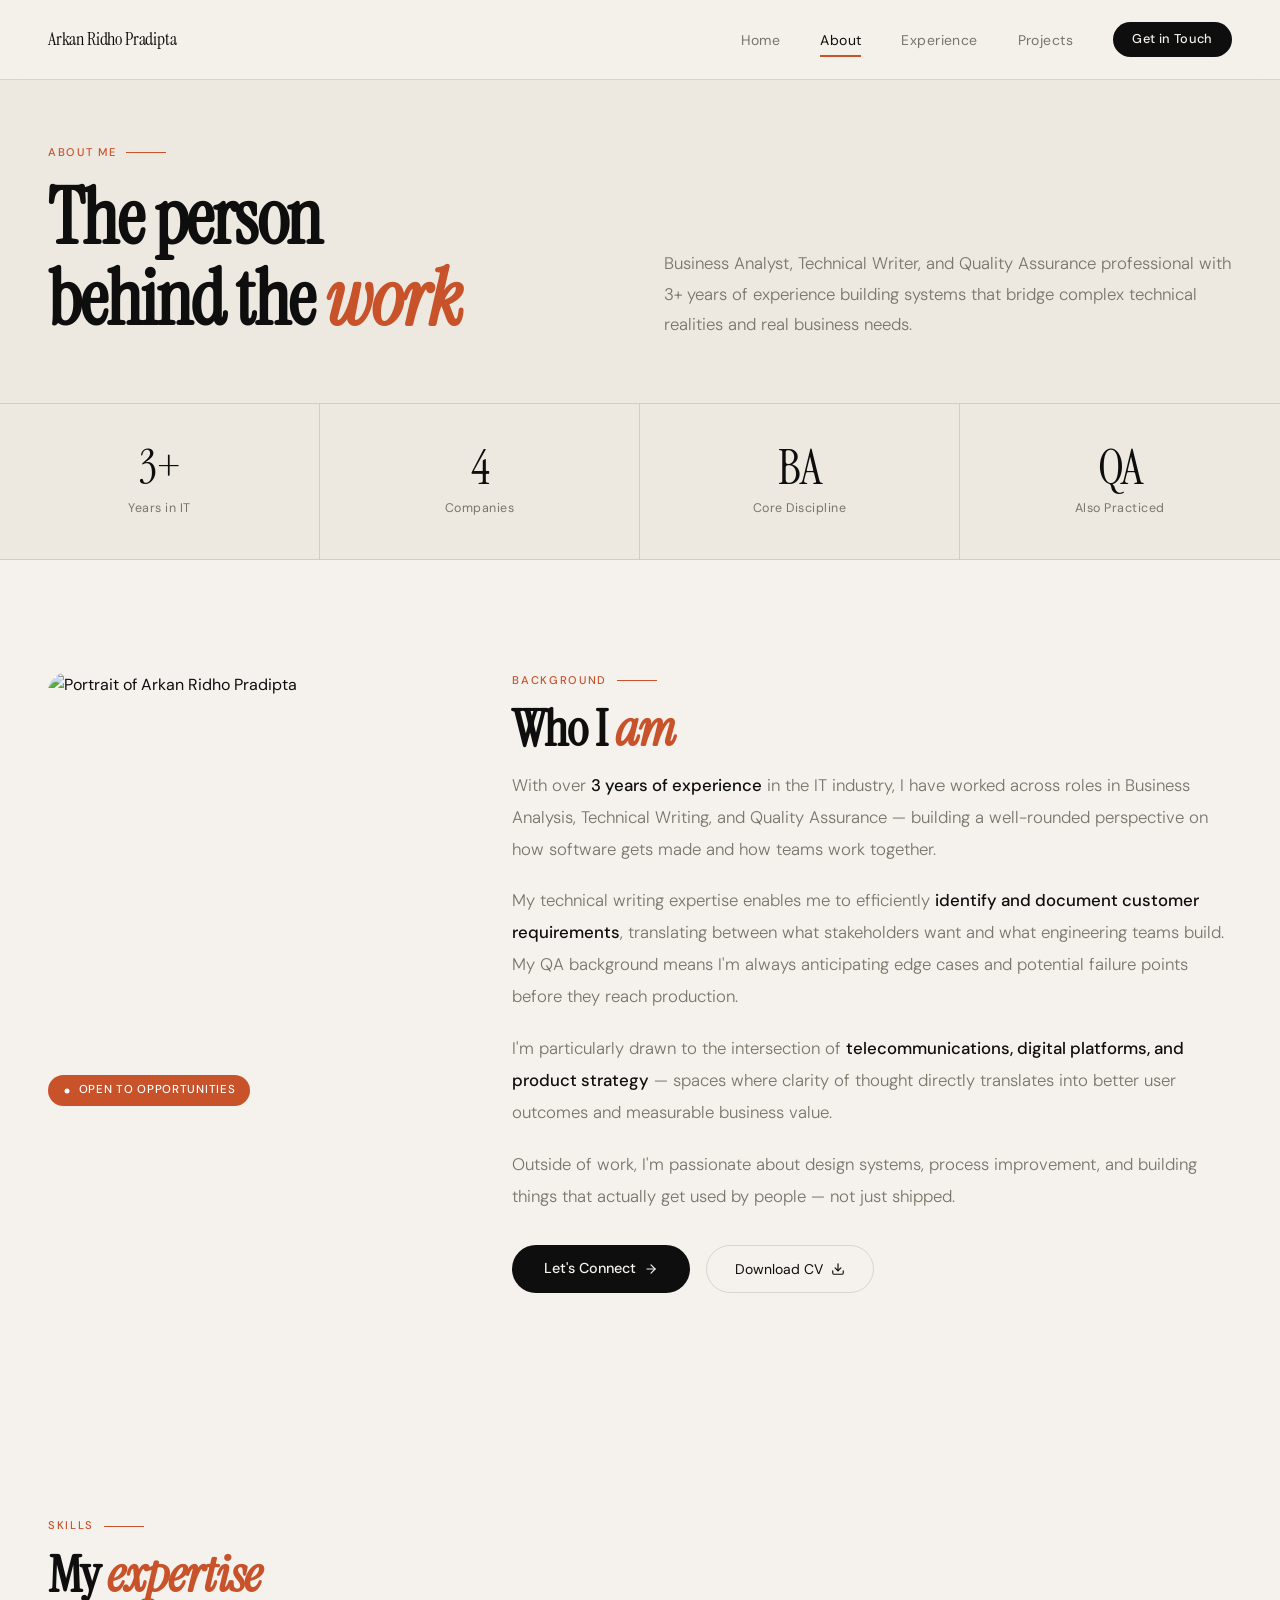
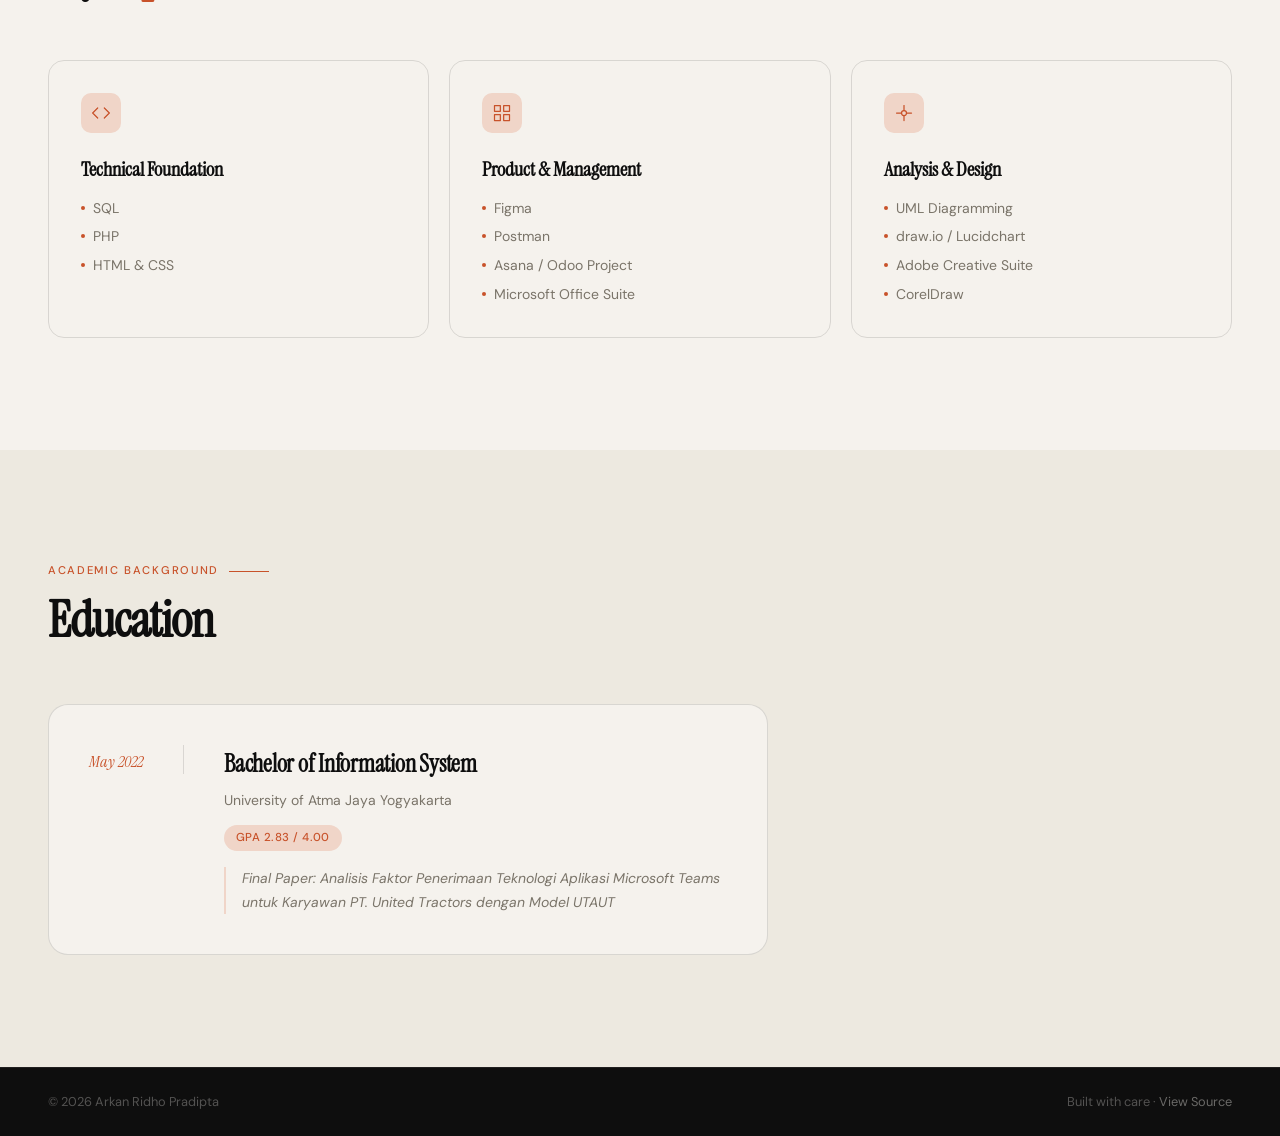
==== commit 220750be: "responsive: mobile-first layout, hero restructure, touch targets, spacing polish" ====
--- a/about.html
+++ b/about.html
@@ -14,16 +14,20 @@
 <link href="https://fonts.googleapis.com/css2?family=Instrument+Serif:ital@0;1&family=DM+Sans:ital,opsz,wght@0,9..40,300;0,9..40,400;0,9..40,500;1,9..40,300&display=swap" rel="stylesheet">
 <link rel="stylesheet" href="styles.css">
 <style>
-  /* PROFILE SPLIT */
+  /* PROFILE SPLIT (mobile-first) */
   .profile-section {
     background: var(--paper);
     display: grid;
-    grid-template-columns: 1fr 1.5fr;
-    gap: 5rem;
+    grid-template-columns: 1fr;
+    gap: 2.5rem;
     align-items: start;
   }
-  .profile-photo-wrap { position: sticky; top: 6rem; }
-  .profile-photo { width: 100%; border-radius: 1.25rem; display: block; filter: grayscale(10%); }
+  @media (min-width: 768px) {
+    .profile-section { grid-template-columns: minmax(0, 0.7fr) minmax(0, 1.3fr); gap: clamp(3rem, 6vw, 5rem); }
+  }
+  .profile-photo-wrap { position: static; }
+  @media (min-width: 1024px) { .profile-photo-wrap { position: sticky; top: calc(var(--nav-height) + 2rem); } }
+  .profile-photo { width: 100%; border-radius: 1.25rem; display: block; aspect-ratio: 1 / 1; object-fit: cover; filter: grayscale(10%); }
   .profile-badge {
     display: inline-flex;
     align-items: center;
@@ -48,29 +52,36 @@
   .profile-body p strong { color: var(--ink); font-weight: 500; }
   .profile-actions { display: flex; gap: 1rem; flex-wrap: wrap; margin-top: 2rem; }
 
-  /* STATS ROW */
+  /* STATS ROW (mobile-first) */
   .stats-row {
     background: var(--paper-warm);
-    border-top: 1px solid var(--border);
     border-bottom: 1px solid var(--border);
     display: grid;
-    grid-template-columns: repeat(4, 1fr);
-    padding: 0 0;
-  }
-  .stat-cell { padding: 2.5rem 2rem; text-align: center; border-right: 1px solid var(--border); }
-  .stat-cell:last-child { border-right: none; }
+    grid-template-columns: repeat(2, 1fr);
+  }
+  .stat-cell { padding: clamp(1.75rem, 4vw, 2.5rem) 1rem; text-align: center; border-right: 1px solid var(--border); border-bottom: 1px solid var(--border); }
+  .stat-cell:nth-child(2n) { border-right: none; }
+  .stat-cell:nth-last-child(-n+2) { border-bottom: none; }
+  @media (min-width: 768px) {
+    .stats-row { grid-template-columns: repeat(4, 1fr); }
+    .stat-cell { border-bottom: none; border-right: 1px solid var(--border); }
+    .stat-cell:nth-child(2n) { border-right: 1px solid var(--border); }
+    .stat-cell:last-child { border-right: none; }
+  }
   .stat-num {
     font-family: var(--serif);
-    font-size: 3rem;
+    font-size: clamp(2.25rem, 5vw, 3rem);
     line-height: 1;
     letter-spacing: -0.03em;
     display: block;
   }
   .stat-label { font-size: 0.78rem; color: var(--muted); margin-top: 0.4rem; letter-spacing: 0.04em; }
 
-  /* EXPERTISE */
+  /* EXPERTISE (mobile-first) */
   #expertise { background: var(--paper); }
-  .expertise-grid { display: grid; grid-template-columns: repeat(3, 1fr); gap: 1.25rem; margin-top: 2.5rem; }
+  .expertise-grid { display: grid; grid-template-columns: 1fr; gap: 1.25rem; margin-top: clamp(2.5rem, 5vw, 3.5rem); }
+  @media (min-width: 768px) { .expertise-grid { grid-template-columns: repeat(2, 1fr); } }
+  @media (min-width: 1024px) { .expertise-grid { grid-template-columns: repeat(3, 1fr); } }
   .expertise-card {
     border: 1px solid var(--border);
     border-radius: 1rem;
@@ -111,19 +122,22 @@
   .expertise-list li { font-size: 0.875rem; color: var(--muted); display: flex; align-items: center; gap: 0.5rem; }
   .expertise-list li::before { content: ''; width: 4px; height: 4px; border-radius: 50%; background: var(--accent); flex-shrink: 0; }
 
-  /* EDUCATION */
+  /* EDUCATION (mobile-first) */
   #education { background: var(--paper-warm); }
   .edu-card {
     background: var(--paper);
     border: 1px solid var(--border);
     border-radius: 1.25rem;
-    padding: 2.5rem;
+    padding: clamp(2rem, 4vw, 2.5rem);
     max-width: 720px;
     display: grid;
-    grid-template-columns: auto 1fr;
-    gap: 2.5rem;
+    grid-template-columns: 1fr;
+    gap: 1.25rem;
     align-items: start;
-    margin-top: 2.5rem;
+    margin-top: clamp(2.5rem, 5vw, 3.5rem);
+  }
+  @media (min-width: 768px) {
+    .edu-card { grid-template-columns: auto 1fr; gap: 2.5rem; }
   }
   .edu-year {
     font-family: var(--serif);
@@ -131,9 +145,9 @@
     color: var(--accent);
     font-style: italic;
     white-space: nowrap;
-    border-right: 1px solid var(--border);
-    padding-right: 2.5rem;
-    padding-top: 0.2rem;
+  }
+  @media (min-width: 768px) {
+    .edu-year { border-right: 1px solid var(--border); padding-right: 2.5rem; padding-top: 0.2rem; }
   }
   .edu-body h3 { font-family: var(--serif); font-size: 1.5rem; margin-bottom: 0.3rem; letter-spacing: -0.01em; }
   .edu-school { font-size: 0.875rem; color: var(--muted); margin-bottom: 0.75rem; }
@@ -155,19 +169,6 @@
     line-height: 1.65;
     border-left: 2px solid var(--accent-light);
     padding-left: 1rem;
-  }
-
-  /* RESPONSIVE (page-specific) */
-  @media (max-width: 900px) {
-    .profile-section { grid-template-columns: 1fr; gap: 2rem; }
-    .profile-photo-wrap { position: static; }
-    .stats-row { grid-template-columns: 1fr 1fr; }
-    .stat-cell:nth-child(2) { border-right: none; }
-    .stat-cell { border-bottom: 1px solid var(--border); }
-    .stat-cell:nth-child(3) { border-bottom: none; }
-    .expertise-grid { grid-template-columns: 1fr; }
-    .edu-card { grid-template-columns: 1fr; gap: 1rem; }
-    .edu-year { border-right: none; border-bottom: 1px solid var(--border); padding-right: 0; padding-bottom: 1rem; }
   }
 </style>
 </head>
--- a/styles.css
+++ b/styles.css
@@ -15,34 +15,70 @@
   --serif: 'Instrument Serif', Georgia, serif;
   --sans: 'DM Sans', system-ui, sans-serif;
 
+  /* Spacing scale */
   --space-1: 0.25rem;
   --space-2: 0.5rem;
   --space-3: 0.75rem;
   --space-4: 1rem;
   --space-6: 1.5rem;
   --space-8: 2rem;
+  --space-10: 2.5rem;
   --space-12: 3rem;
   --space-16: 4rem;
+  --space-20: 5rem;
   --space-24: 6rem;
 
-  --nav-height: 76px;
+  /* Layout caps */
+  --max-w: 1440px;
+  --max-w-content: 1200px;
+  --max-w-reading: 720px;
+
+  /* Fluid horizontal gutter: 16px (mobile) → 48px (desktop) */
+  --gutter: clamp(var(--space-4), 5vw, var(--space-12));
+
+  /* Header height (mobile-first, 64px → 80px) */
+  --nav-height: 64px;
+}
+
+/* Breakpoint-scaled header heights */
+@media (min-width: 480px) {
+  :root { --nav-height: 68px; }
+}
+@media (min-width: 768px) {
+  :root { --nav-height: 72px; }
+}
+@media (min-width: 1024px) {
+  :root { --nav-height: 80px; }
+}
+
+/* Container: fluid, capped, centered (never wider than 1440px) */
+.container {
+  width: min(100% - 32px, var(--max-w));
+  margin-inline: auto;
+  padding-inline: 0;
 }
 
 /* ── Reset ─────────────────────────────────────────────────────────────── */
 *, *::before, *::after { box-sizing: border-box; margin: 0; padding: 0; }
 
-html { scroll-behavior: smooth; }
+html {
+  width: 100%;
+  overflow-x: hidden;
+  scroll-behavior: smooth;
+}
 
 body {
+  width: 100%;
+  margin: 0;
   background: var(--paper);
   color: var(--ink);
   font-family: var(--sans);
-  font-size: 16px;
+  font-size: clamp(1rem, 1.2vw, 1.125rem);
   line-height: 1.6;
   overflow-x: hidden;
 }
 
-img { max-width: 100%; display: block; }
+img { max-width: 100%; display: block; height: auto; }
 a { color: inherit; }
 
 :focus-visible {
@@ -51,7 +87,7 @@
   border-radius: 2px;
 }
 
-/* ── Navigation ────────────────────────────────────────────────────────── */
+/* ── Navigation (mobile-first) ─────────────────────────────────────────── */
 .nav {
   position: fixed;
   top: 0; left: 0; right: 0;
@@ -59,7 +95,7 @@
   display: flex;
   justify-content: space-between;
   align-items: center;
-  padding: 1.25rem 3rem;
+  padding: 0.5rem var(--gutter);
   background: rgba(245, 242, 237, 0.85);
   backdrop-filter: blur(12px);
   border-bottom: 1px solid var(--border);
@@ -68,59 +104,142 @@
 
 .nav-logo {
   font-family: var(--serif);
-  font-size: 1.2rem;
+  font-size: 1.1rem;
   color: var(--ink);
   text-decoration: none;
   letter-spacing: -0.01em;
 }
 
+/* Mobile default: hidden panel that slides under the bar */
 .nav-links {
-  display: flex;
-  gap: 2.5rem;
+  position: fixed;
+  top: var(--nav-height);
+  left: 0; right: 0;
+  flex-direction: column;
+  align-items: stretch;
+  gap: 0;
   list-style: none;
-  align-items: center;
-}
-
+  background: var(--paper);
+  border-bottom: 1px solid var(--border);
+  padding: 0 var(--gutter);
+  display: none;
+  box-shadow: 0 20px 40px rgba(14, 14, 14, 0.06);
+}
+.nav-links.open { display: flex; }
 .nav-links a {
+  display: block;
+  padding: 1rem 0;
+  width: 100%;
+  border-bottom: 1px solid var(--border);
   color: var(--muted);
   text-decoration: none;
-  font-size: 0.875rem;
+  font-size: 1rem;
   font-weight: 400;
-  letter-spacing: 0.03em;
+  letter-spacing: 0.01em;
   transition: color 0.2s;
 }
-
+.nav-links a:last-child { border-bottom: none; }
 .nav-links a:hover,
 .nav-links a.active { color: var(--ink); }
+
+/* Active-link indicator (mobile: accent bar slides down the row) */
+.nav-links a { position: relative; }
+.nav-links a::after {
+  content: '';
+  position: absolute;
+  left: 0; top: 0; bottom: 0;
+  width: 3px;
+  background: var(--accent);
+  transform: scaleY(0);
+  transform-origin: top;
+  border-radius: 0 2px 2px 0;
+}
+.nav-links a.active::after {
+  animation: navActiveBar 0.4s ease forwards;
+}
+@keyframes navActiveBar {
+  from { transform: scaleY(0); }
+  to { transform: scaleY(1); }
+}
+.nav-cta::after { display: none; }
 
 .nav-cta {
   background: var(--ink);
   color: var(--paper) !important;
-  padding: 0.45rem 1.2rem;
+  text-align: center;
+  width: 100% !important;
+  margin: 1rem 0;
+  padding: 0.8rem 1.2rem !important;
   border-radius: 100px;
-  font-size: 0.8rem !important;
+  font-size: 0.9rem !important;
   font-weight: 500 !important;
   transition: background 0.2s !important;
 }
 .nav-cta:hover { background: var(--accent) !important; color: #fff !important; }
 
-/* Mobile hamburger */
 .nav-toggle {
-  display: none;
+  display: inline-flex;
   background: none;
   border: none;
   cursor: pointer;
-  padding: 0.5rem;
+  padding: 0.75rem;
+  min-width: 44px;
+  min-height: 44px;
   border-radius: 6px;
   color: var(--ink);
 }
-.nav-toggle svg { width: 26px; height: 26px; stroke: currentColor; fill: none; stroke-width: 1.8; stroke-linecap: round; }
+.nav-toggle svg { display: block; width: 24px; height: 24px; stroke: currentColor; fill: none; stroke-width: 1.8; stroke-linecap: round; }
+
+/* Desktop navigation */
+@media (min-width: 1024px) {
+  .nav { padding: 0.5rem var(--gutter); }
+  .nav-links {
+    position: static;
+    flex-direction: row;
+    align-items: center;
+    gap: 2.5rem;
+    display: flex;
+    background: none;
+    border: none;
+    padding: 0;
+    box-shadow: none;
+  }
+  .nav-links a {
+    display: inline-block;
+    padding: 0;
+    width: auto;
+    border: none;
+    color: var(--muted);
+    font-size: 0.875rem;
+    letter-spacing: 0.03em;
+  }
+  .nav-cta { width: auto !important; margin: 0; padding: 0.45rem 1.2rem !important; font-size: 0.8rem !important; }
+  .nav-toggle { display: none; }
+
+  /* Active-link indicator (desktop: underline slides in from the left) */
+  .nav-links a::after {
+    top: auto; bottom: -6px; left: 0; right: 0;
+    width: auto; height: 2px;
+    transform: scaleX(0);
+    transform-origin: left;
+    border-radius: 0;
+  }
+  .nav-links a.active::after {
+    animation: navActiveLine 0.4s ease forwards;
+  }
+  @keyframes navActiveLine {
+    from { transform: scaleX(0); }
+    to { transform: scaleX(1); }
+  }
+}
 
 /* ── Buttons (shared) ──────────────────────────────────────────────────── */
 .btn-primary {
   display: inline-flex;
   align-items: center;
+  justify-content: center;
   gap: 0.5rem;
+  min-height: 48px;
   background: var(--ink);
   color: var(--paper);
   text-decoration: none;
@@ -138,7 +257,9 @@
 .btn-outline {
   display: inline-flex;
   align-items: center;
+  justify-content: center;
   gap: 0.5rem;
+  min-height: 48px;
   border: 1px solid var(--border);
   color: var(--ink);
   text-decoration: none;
@@ -156,6 +277,7 @@
   display: inline-flex;
   align-items: center;
   gap: 0.35rem;
+  min-height: 44px;
   font-size: 0.8rem;
   color: var(--ink);
   font-weight: 500;
@@ -168,7 +290,9 @@
 .btn-accent {
   display: inline-flex;
   align-items: center;
+  justify-content: center;
   gap: 0.5rem;
+  min-height: 48px;
   text-decoration: none;
   padding: 0.75rem 1.75rem;
   border-radius: 100px;
@@ -182,8 +306,18 @@
 .btn-accent:hover { background: #b54520; transform: translateY(-1px); }
 .btn-accent svg { width: 14px; height: 14px; stroke: currentColor; fill: none; stroke-width: 2; stroke-linecap: round; stroke-linejoin: round; }
 
-/* ── Section primitives ────────────────────────────────────────────────── */
-section { padding: var(--space-24) 4rem; }
+/* ── Section primitives (mobile-first) ─────────────────────────────────── */
+/* Cap page content at 1440px and keep it centered on ultra-wide screens. */
+section { max-width: var(--max-w); margin-inline: auto; }
+
+section {
+  padding-block: clamp(3.5rem, 8vw, 6rem);
+  padding-inline: var(--gutter);
+}
+@media (min-width: 480px) { section { padding-block: 4.5rem; } }
+@media (min-width: 768px) { section { padding-block: 5rem; } }
+@media (min-width: 1024px) { section { padding-block: 6rem; } }
+@media (min-width: 1280px) { section { padding-block: 7rem; } }
 
 .section-label {
   font-size: 0.7rem;
@@ -191,7 +325,7 @@
   letter-spacing: 0.15em;
   text-transform: uppercase;
   color: var(--accent);
-  margin-bottom: 1rem;
+  margin-bottom: 0.75rem;
   display: flex;
   align-items: center;
   gap: 0.6rem;
@@ -205,22 +339,25 @@
 }
 .section-title {
   font-family: var(--serif);
-  font-size: clamp(2rem, 3vw, 2.8rem);
+  font-size: clamp(2rem, 4vw, 3.5rem);
   line-height: 1.1;
   letter-spacing: -0.02em;
-  margin-bottom: 1rem;
+  margin-bottom: 0.75rem;
+  overflow-wrap: break-word;
 }
 .section-title em { font-style: italic; color: var(--accent); }
 
-/* Page header (interior pages) */
+/* Page header (interior pages, mobile-first) */
 .page-header {
-  padding: calc(var(--nav-height) + 4rem) 4rem 5rem;
+  max-width: var(--max-w);
+  margin-inline: auto;
+  padding: calc(var(--nav-height) + 2.5rem) var(--gutter) 2.5rem;
   background: var(--paper-warm);
   border-bottom: 1px solid var(--border);
   display: grid;
-  grid-template-columns: 1fr 1fr;
-  gap: 4rem;
-  align-items: end;
+  grid-template-columns: 1fr;
+  gap: 1.5rem;
+  align-items: start;
 }
 .page-header-left .eyebrow,
 .page-header .eyebrow {
@@ -244,9 +381,10 @@
 }
 .page-title {
   font-family: var(--serif);
-  font-size: clamp(2.5rem, 5vw, 5rem);
+  font-size: clamp(2.5rem, 6vw, 5rem);
   line-height: 1.05;
   letter-spacing: -0.02em;
+  overflow-wrap: break-word;
 }
 .page-title em { font-style: italic; color: var(--accent); }
 .page-header-right p {
@@ -254,21 +392,37 @@
   color: var(--muted);
   font-weight: 300;
   line-height: 1.8;
-}
-
-/* ── Footer ────────────────────────────────────────────────────────────── */
+  max-width: 56ch;
+}
+@media (min-width: 768px) {
+  .page-header { grid-template-columns: 1fr 1fr; gap: 3rem; align-items: end; }
+}
+@media (min-width: 1024px) {
+  .page-header { padding: calc(var(--nav-height) + 4rem) var(--gutter) 4rem; }
+}
+
+/* ── Footer (mobile-first) ─────────────────────────────────────────────── */
 .footer {
   background: var(--ink);
   border-top: 1px solid rgba(245, 242, 237, 0.08);
-  padding: 1.5rem 4rem;
-  display: flex;
-  justify-content: space-between;
-  align-items: center;
+  padding: 1.5rem var(--gutter);
+  display: flex;
+  flex-direction: column;
+  align-items: center;
+  gap: 0.5rem;
+  text-align: center;
   font-size: 0.8rem;
   color: rgba(245, 242, 237, 0.3);
 }
 .footer a { color: rgba(245, 242, 237, 0.4); text-decoration: none; }
 .footer a:hover { color: var(--accent); }
+@media (min-width: 768px) {
+  .footer {
+    flex-direction: row;
+    justify-content: space-between;
+    text-align: left;
+  }
+}
 
 /* ── Animations ────────────────────────────────────────────────────────── */
 .fade-up {
@@ -283,8 +437,8 @@
 
 /* ── Case study / project detail (shared) ──────────────────────────────── */
 .case-studies-header {
-  padding: calc(var(--nav-height) + 3.5rem) 4rem 3rem;
-  max-width: 1080px;
+  padding: calc(var(--nav-height) + 2.5rem) var(--gutter) 2.5rem;
+  max-width: var(--max-w);
   margin: 0 auto;
 }
 .case-eyebrow {
@@ -310,7 +464,7 @@
   font-size: clamp(2.4rem, 4.5vw, 4rem);
   line-height: 1.06;
   letter-spacing: -0.02em;
-  margin-bottom: 1.5rem;
+  margin-bottom: 1.25rem;
 }
 .case-title em { font-style: italic; color: var(--accent); }
 .case-summary {
@@ -324,8 +478,8 @@
   display: flex;
   flex-wrap: wrap;
   gap: 0.5rem 1.25rem;
-  margin-top: 2rem;
-  padding-top: 1.5rem;
+  margin-top: 1.5rem;
+  padding-top: 1.25rem;
   border-top: 1px solid var(--border);
   font-size: 0.875rem;
   color: var(--muted);
@@ -343,13 +497,20 @@
 }
 
 .case-layout {
-  max-width: 1080px;
+  max-width: var(--max-w);
   margin: 0 auto;
-  padding: 4rem;
+  padding: 2.5rem var(--gutter);
   display: grid;
-  grid-template-columns: 280px 1fr;
-  gap: 4rem;
+  grid-template-columns: 1fr;
+  gap: 2.5rem;
   align-items: start;
+}
+@media (min-width: 1024px) {
+  .case-layout {
+    grid-template-columns: 280px 1fr;
+    gap: clamp(3rem, 5vw, 4.5rem);
+    padding: clamp(2.5rem, 5vw, 4rem) var(--gutter);
+  }
 }
 
 .case-facts {
@@ -357,8 +518,10 @@
   border-radius: 1rem;
   padding: 1.75rem;
   background: var(--paper);
-  position: sticky;
-  top: calc(var(--nav-height) + 2rem);
+  position: static;
+}
+@media (min-width: 1024px) {
+  .case-facts { position: sticky; top: calc(var(--nav-height) + 2rem); }
 }
 .case-facts h3 {
   font-family: var(--serif);
@@ -377,7 +540,7 @@
 .case-fact-value { font-size: 0.875rem; color: var(--ink); line-height: 1.5; }
 
 .case-body { min-width: 0; }
-.case-section { margin-bottom: 3.5rem; }
+.case-section { margin-bottom: clamp(2.5rem, 5vw, 3.5rem); }
 .case-section:last-child { margin-bottom: 0; }
 .case-section h2 {
   font-family: var(--serif);
@@ -433,15 +596,24 @@
 }
 
 .case-cta {
-  max-width: 1080px;
-  margin: 0 auto 4rem;
+  max-width: var(--max-w);
+  margin: 0 var(--gutter) clamp(3rem, 6vw, 4.5rem);
   background: var(--ink);
   border-radius: 1.5rem;
-  padding: 3rem 4rem;
-  display: flex;
+  padding: 2.5rem var(--gutter);
+  display: flex;
+  flex-direction: column;
   justify-content: space-between;
-  align-items: center;
+  align-items: flex-start;
   gap: 2rem;
+}
+@media (min-width: 768px) {
+  .case-cta {
+    margin-inline: auto;
+    flex-direction: row;
+    align-items: center;
+    padding: clamp(2.5rem, 5vw, 3.5rem) clamp(1.5rem, 4vw, 4rem);
+  }
 }
 .case-cta h3 {
   font-family: var(--serif);
@@ -451,65 +623,6 @@
 }
 .case-cta h3 em { font-style: italic; color: var(--accent); }
 .case-cta p { font-size: 0.9rem; color: rgba(245,242,237,0.45); font-weight: 300; margin-top: 0.3rem; }
-
-@media (max-width: 900px) {
-  .case-studies-header { padding: calc(var(--nav-height) + 2.5rem) 1.5rem 2.5rem; }
-  .case-layout { grid-template-columns: 1fr; padding: 2.5rem 1.5rem; gap: 2rem; }
-  .case-facts { position: static; }
-  .case-cta { flex-direction: column; margin: 0 1.5rem 3rem; padding: 2.5rem; }
-}
-
-/* ── Responsive (shared) ───────────────────────────────────────────────── */
-@media (max-width: 900px) {
-  :root { --nav-height: 64px; }
-
-  .nav { padding: 1rem 1.5rem; }
-
-  .nav-links {
-    position: fixed;
-    top: var(--nav-height);
-    left: 0; right: 0;
-    flex-direction: column;
-    align-items: flex-start;
-    gap: 0;
-    background: var(--paper);
-    border-bottom: 1px solid var(--border);
-    padding: 0 1.5rem;
-    display: none;
-    box-shadow: 0 20px 40px rgba(14, 14, 14, 0.06);
-  }
-  .nav-links.open { display: flex; }
-  .nav-links a {
-    display: block;
-    padding: 1rem 0;
-    width: 100%;
-    border-bottom: 1px solid var(--border);
-    font-size: 1rem;
-  }
-  .nav-links a:last-child { border-bottom: none; }
-  .nav-cta {
-    text-align: center;
-    margin: 1rem 0;
-    width: 100% !important;
-    border-radius: 100px;
-  }
-
-  .nav-toggle { display: inline-flex; }
-
-  .page-header {
-    grid-template-columns: 1fr;
-    padding: calc(var(--nav-height) + 3rem) 1.5rem 3rem;
-    gap: 1.5rem;
-  }
-  section { padding: 4rem 1.5rem; }
-
-  .footer {
-    flex-direction: column;
-    gap: 0.5rem;
-    text-align: center;
-    padding: 1.5rem;
-  }
-}
 
 /* Respect reduced-motion preferences */
 @media (prefers-reduced-motion: reduce) {
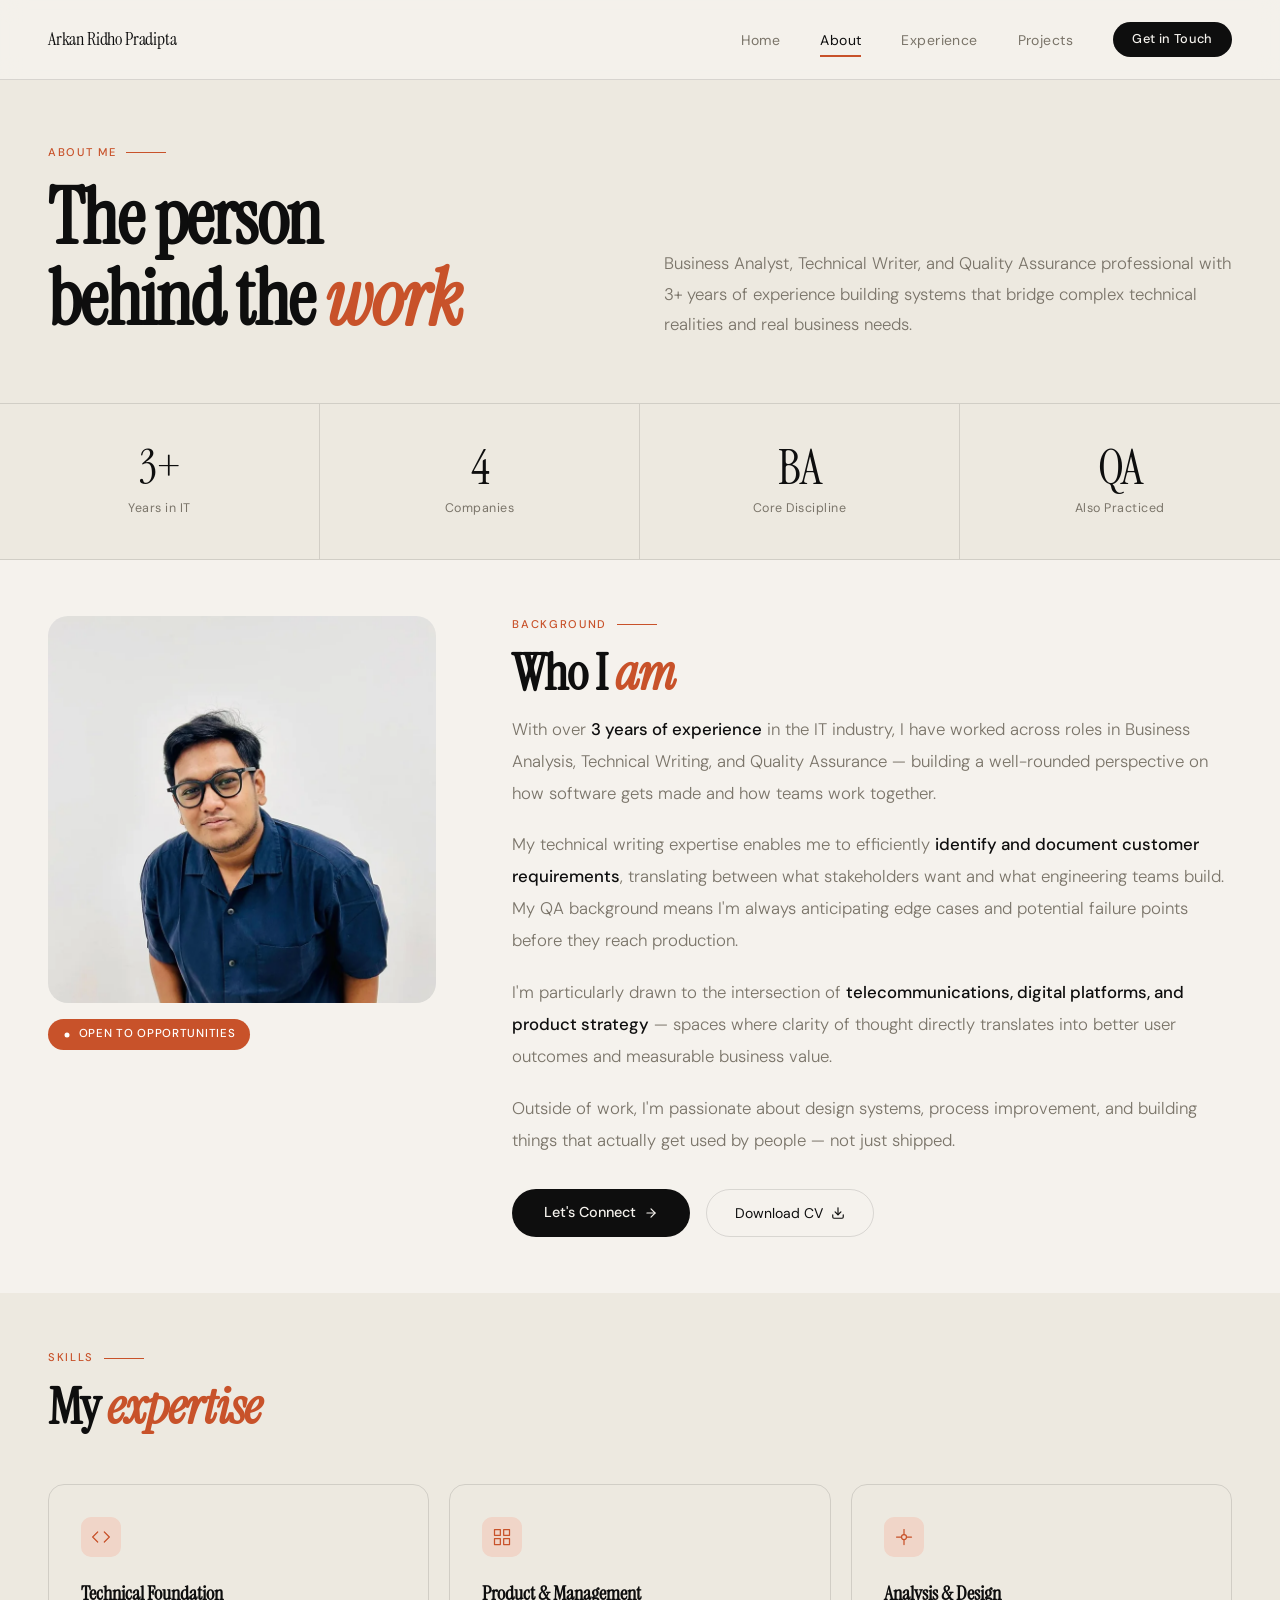
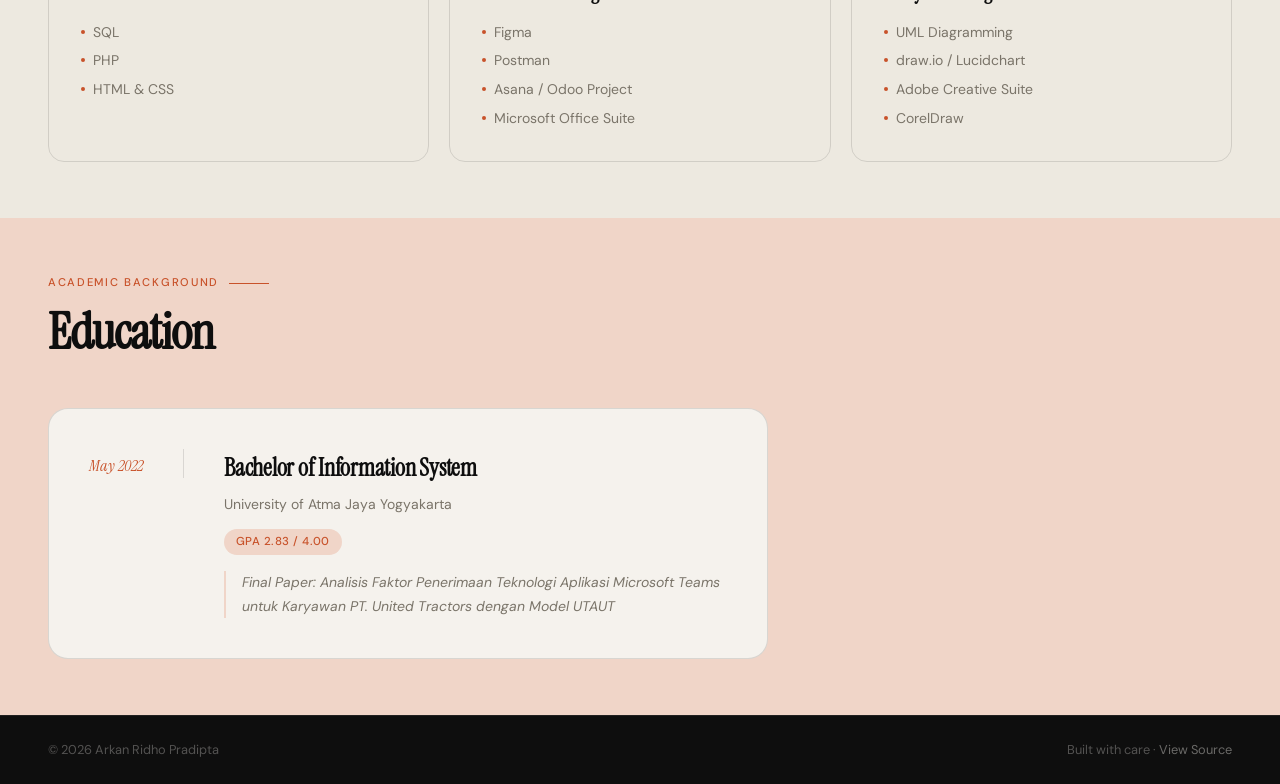
==== commit 9471f976: "about: distinct section bands, tightened vertical rhythm" ====
--- a/about.html
+++ b/about.html
@@ -21,6 +21,7 @@
     grid-template-columns: 1fr;
     gap: 2.5rem;
     align-items: start;
+    padding-block: clamp(2rem, 5vw, 3.5rem);
   }
   @media (min-width: 768px) {
     .profile-section { grid-template-columns: minmax(0, 0.7fr) minmax(0, 1.3fr); gap: clamp(3rem, 6vw, 5rem); }
@@ -77,9 +78,12 @@
   }
   .stat-label { font-size: 0.78rem; color: var(--muted); margin-top: 0.4rem; letter-spacing: 0.04em; }
 
-  /* EXPERTISE (mobile-first) */
-  #expertise { background: var(--paper); }
-  .expertise-grid { display: grid; grid-template-columns: 1fr; gap: 1.25rem; margin-top: clamp(2.5rem, 5vw, 3.5rem); }
+  /* EXPERTISE (mobile-first) — warm band so it reads clearly off the profile section */
+  #expertise {
+    background: var(--paper-warm);
+    padding-block: clamp(2rem, 5vw, 3.5rem);
+  }
+  .expertise-grid { display: grid; grid-template-columns: 1fr; gap: 1.25rem; margin-top: clamp(2rem, 4vw, 3rem); }
   @media (min-width: 768px) { .expertise-grid { grid-template-columns: repeat(2, 1fr); } }
   @media (min-width: 1024px) { .expertise-grid { grid-template-columns: repeat(3, 1fr); } }
   .expertise-card {
@@ -122,8 +126,13 @@
   .expertise-list li { font-size: 0.875rem; color: var(--muted); display: flex; align-items: center; gap: 0.5rem; }
   .expertise-list li::before { content: ''; width: 4px; height: 4px; border-radius: 50%; background: var(--accent); flex-shrink: 0; }
 
-  /* EDUCATION (mobile-first) */
-  #education { background: var(--paper-warm); }
+  /* EDUCATION (mobile-first) — distinct band so it reads clearly off #expertise */
+  #education {
+    background: var(--accent-light);
+    padding-block: clamp(2rem, 5vw, 3.5rem);
+  }
+  #education .section-title em { color: var(--ink); }
+  #education .edu-card { color: var(--ink); }
   .edu-card {
     background: var(--paper);
     border: 1px solid var(--border);
@@ -134,7 +143,7 @@
     grid-template-columns: 1fr;
     gap: 1.25rem;
     align-items: start;
-    margin-top: clamp(2.5rem, 5vw, 3.5rem);
+    margin-top: clamp(2rem, 4vw, 3rem);
   }
   @media (min-width: 768px) {
     .edu-card { grid-template-columns: auto 1fr; gap: 2.5rem; }
@@ -222,7 +231,7 @@
 <!-- PROFILE -->
 <section class="profile-section" aria-labelledby="profile-title">
   <div class="profile-photo-wrap fade-up">
-    <img src="https://avatars.githubusercontent.com/u/172613538?v=4" alt="Portrait of Arkan Ridho Pradipta" class="profile-photo">
+    <img src="assets/arkan.webp" alt="Portrait of Arkan Ridho Pradipta" class="profile-photo">
     <span class="profile-badge">
       <svg width="10" height="10" viewBox="0 0 24 24" fill="currentColor" aria-hidden="true"><circle cx="12" cy="12" r="6"/></svg>
       Open to Opportunities
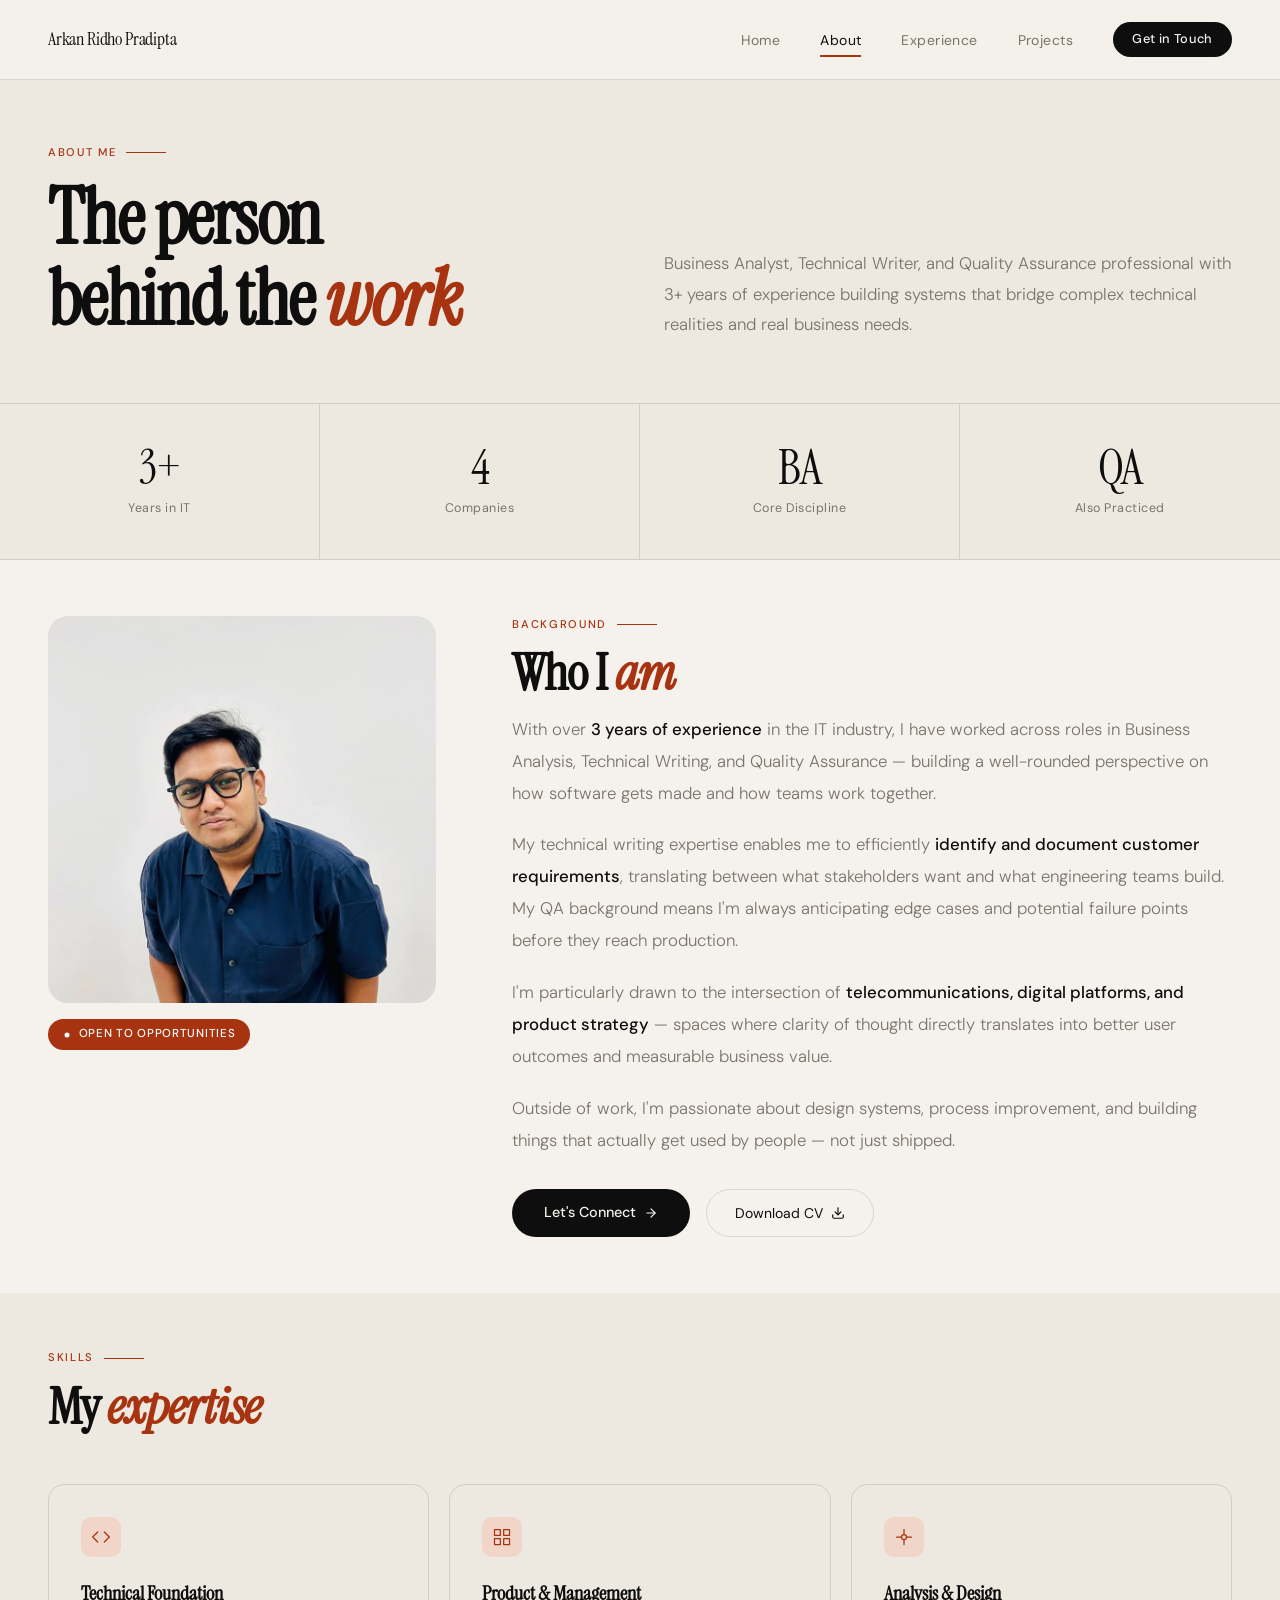
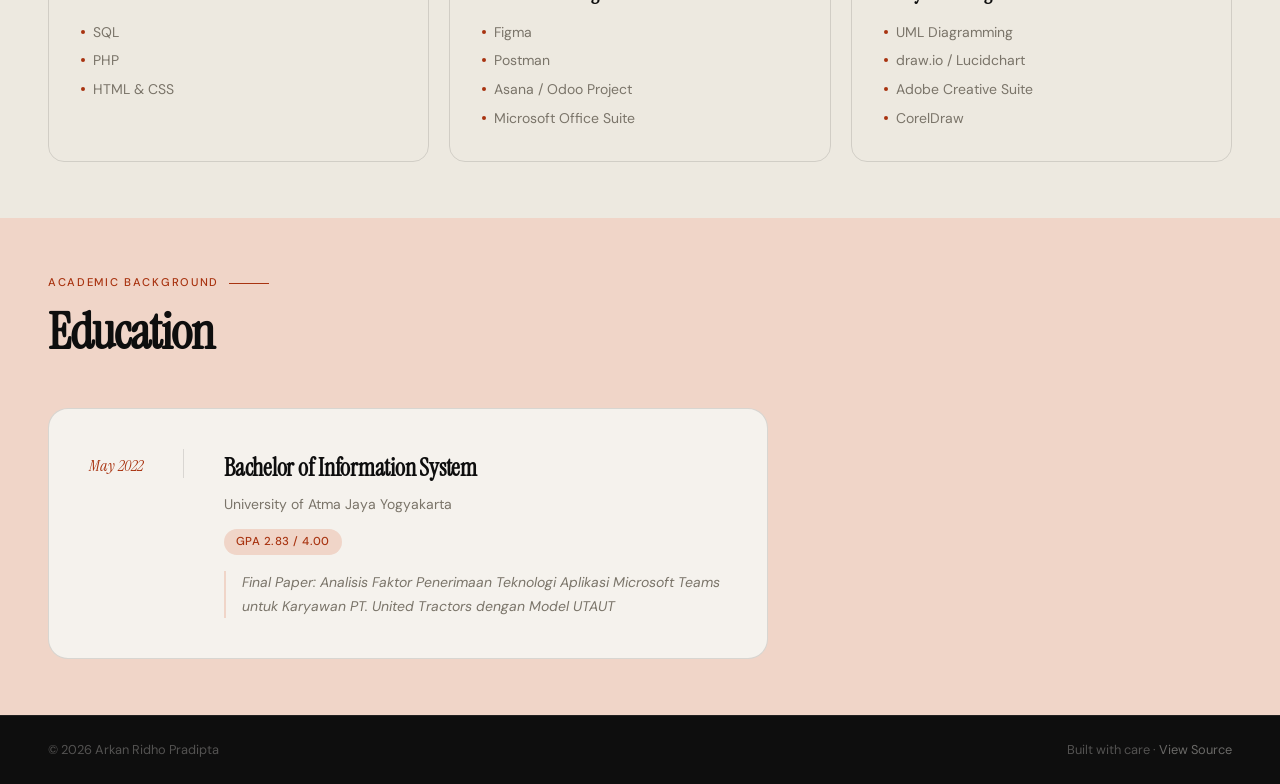
==== commit b314ce43: "a11y+perf: AA contrast, skip links + main landmarks, form a11y, Escape close, marquee fixes" ====
--- a/about.html
+++ b/about.html
@@ -106,7 +106,7 @@
   }
   .expertise-card:hover::before { transform: scaleX(1); }
   .expertise-card:hover {
-    border-color: rgba(200,82,42,0.25);
+    border-color: rgba(168,51,16,0.25);
     transform: translateY(-3px);
     box-shadow: 0 16px 40px rgba(14,14,14,0.07);
   }
@@ -182,6 +182,7 @@
 </style>
 </head>
 <body>
+  <a class="skip-link" href="#main">Skip to main content</a>
 
 <!-- NAV -->
 <nav class="nav" aria-label="Main navigation">
@@ -197,6 +198,8 @@
     <li><a href="contact.html" class="nav-cta">Get in Touch</a></li>
   </ul>
 </nav>
+
+<main id="main">
 
 <header class="page-header">
   <div class="page-header-left fade-up">
@@ -319,6 +322,8 @@
   </div>
 </section>
 
+</main>
+
 <footer class="footer">
   <span>© <span id="year">2026</span> Arkan Ridho Pradipta</span>
   <span>Built with care · <a href="https://github.com/pradiptarkan/portofolio" target="_blank" rel="noopener">View Source</a></span>
--- a/styles.css
+++ b/styles.css
@@ -1,6 +1,29 @@
 /* ==========================================================================
    PORTFOLIO — DESIGN SYSTEM / SHARED STYLES
-   Single source of truth for all pages.
+   Single source of truth for ALL pages. Each page also has a small
+   <style> block with page-specific rules (labeled per section).
+
+   ── FILE MAP ────────────────────────────────────────────────────────────
+   1. Design tokens          → colors, fonts, spacing, layout caps  (:root)
+   2. Header heights         → --nav-height per breakpoint
+   3. Container + Reset      → caps/centers content at 1440px
+   4. Navigation             → mobile bar + panel, desktop row, active state
+   5. Buttons                → btn-primary / btn-outline / btn-link-arrow /
+                               btn-accent  (touch targets ≥ 44px)
+   6. Section primitives     → section, section-label, section-title,
+                               page-header
+   7. Footer
+   8. Animations             → fade-up reveal
+   9. Case study / project   → case-* components (shared by project-*.html)
+
+   ── QUICK EDITS ─────────────────────────────────────────────────────────
+   · Change brand color  → --accent in :root
+   · Change background   → --paper / --paper-warm / --ink in :root
+   · Change fonts        → --serif / --sans in :root
+   · Change section gaps → the "section padding" rules in Section primitives
+   · Change breakpoints  → the @media (min-width: ...) blocks
+
+   Full how-to guide: open instruction.txt in the project root.
    ========================================================================== */
 
 /* ── Design tokens ─────────────────────────────────────────────────────── */
@@ -8,8 +31,12 @@
   --ink: #0e0e0e;
   --paper: #f5f2ed;
   --paper-warm: #ede9e0;
-  --accent: #c8522a;
+  /* Brand accent — #a83310 is the AA-safe version of the original
+     #c8522a: ≥4.5:1 on paper and accent-light (small text/buttons). */
+  --accent: #a83310;
   --accent-light: #f0d5c8;
+  /* Light accent for hover states on DARK surfaces (e.g. footer links). */
+  --accent-bright: #dc7a4c;
   --muted: #7a7469;
   --border: rgba(14, 14, 14, 0.12);
   --serif: 'Instrument Serif', Georgia, serif;
@@ -86,6 +113,28 @@
   outline-offset: 2px;
   border-radius: 2px;
 }
+
+/* ── Skip-to-content (WCAG 2.4.1 — first focusable element on every page) ── */
+.skip-link {
+  position: absolute;
+  top: 1rem;
+  left: 1rem;
+  z-index: 1000;
+  background: var(--ink);
+  color: var(--paper);
+  padding: 0.75rem 1.5rem;
+  border-radius: 0.6rem;
+  font-size: 0.9rem;
+  font-weight: 500;
+  text-decoration: none;
+  transform: translateY(-300%);
+  transition: transform 0.2s ease;
+}
+.skip-link:focus-visible { transform: none; }
+.skip-link:not(:focus) { clip-path: inset(50%); clip: rect(0 0 0 0); overflow: hidden; white-space: nowrap; }
+
+/* Landmark content: brings the scroll target below the fixed nav. */
+main { scroll-margin-top: calc(var(--nav-height) + 1rem); }
 
 /* ── Navigation (mobile-first) ─────────────────────────────────────────── */
 .nav {
@@ -310,6 +359,7 @@
 /* Cap page content at 1440px and keep it centered on ultra-wide screens. */
 section { max-width: var(--max-w); margin-inline: auto; }
 
+/* Vertical rhythm for every page: tighten/loosen here and all pages follow. */
 section {
   padding-block: clamp(3.5rem, 8vw, 6rem);
   padding-inline: var(--gutter);
@@ -415,7 +465,7 @@
   color: rgba(245, 242, 237, 0.3);
 }
 .footer a { color: rgba(245, 242, 237, 0.4); text-decoration: none; }
-.footer a:hover { color: var(--accent); }
+.footer a:hover { color: var(--accent-bright); }
 @media (min-width: 768px) {
   .footer {
     flex-direction: row;
@@ -523,7 +573,7 @@
 @media (min-width: 1024px) {
   .case-facts { position: sticky; top: calc(var(--nav-height) + 2rem); }
 }
-.case-facts h3 {
+.case-facts .case-facts-title {
   font-family: var(--serif);
   font-size: 1.1rem;
   margin-bottom: 1.25rem;
